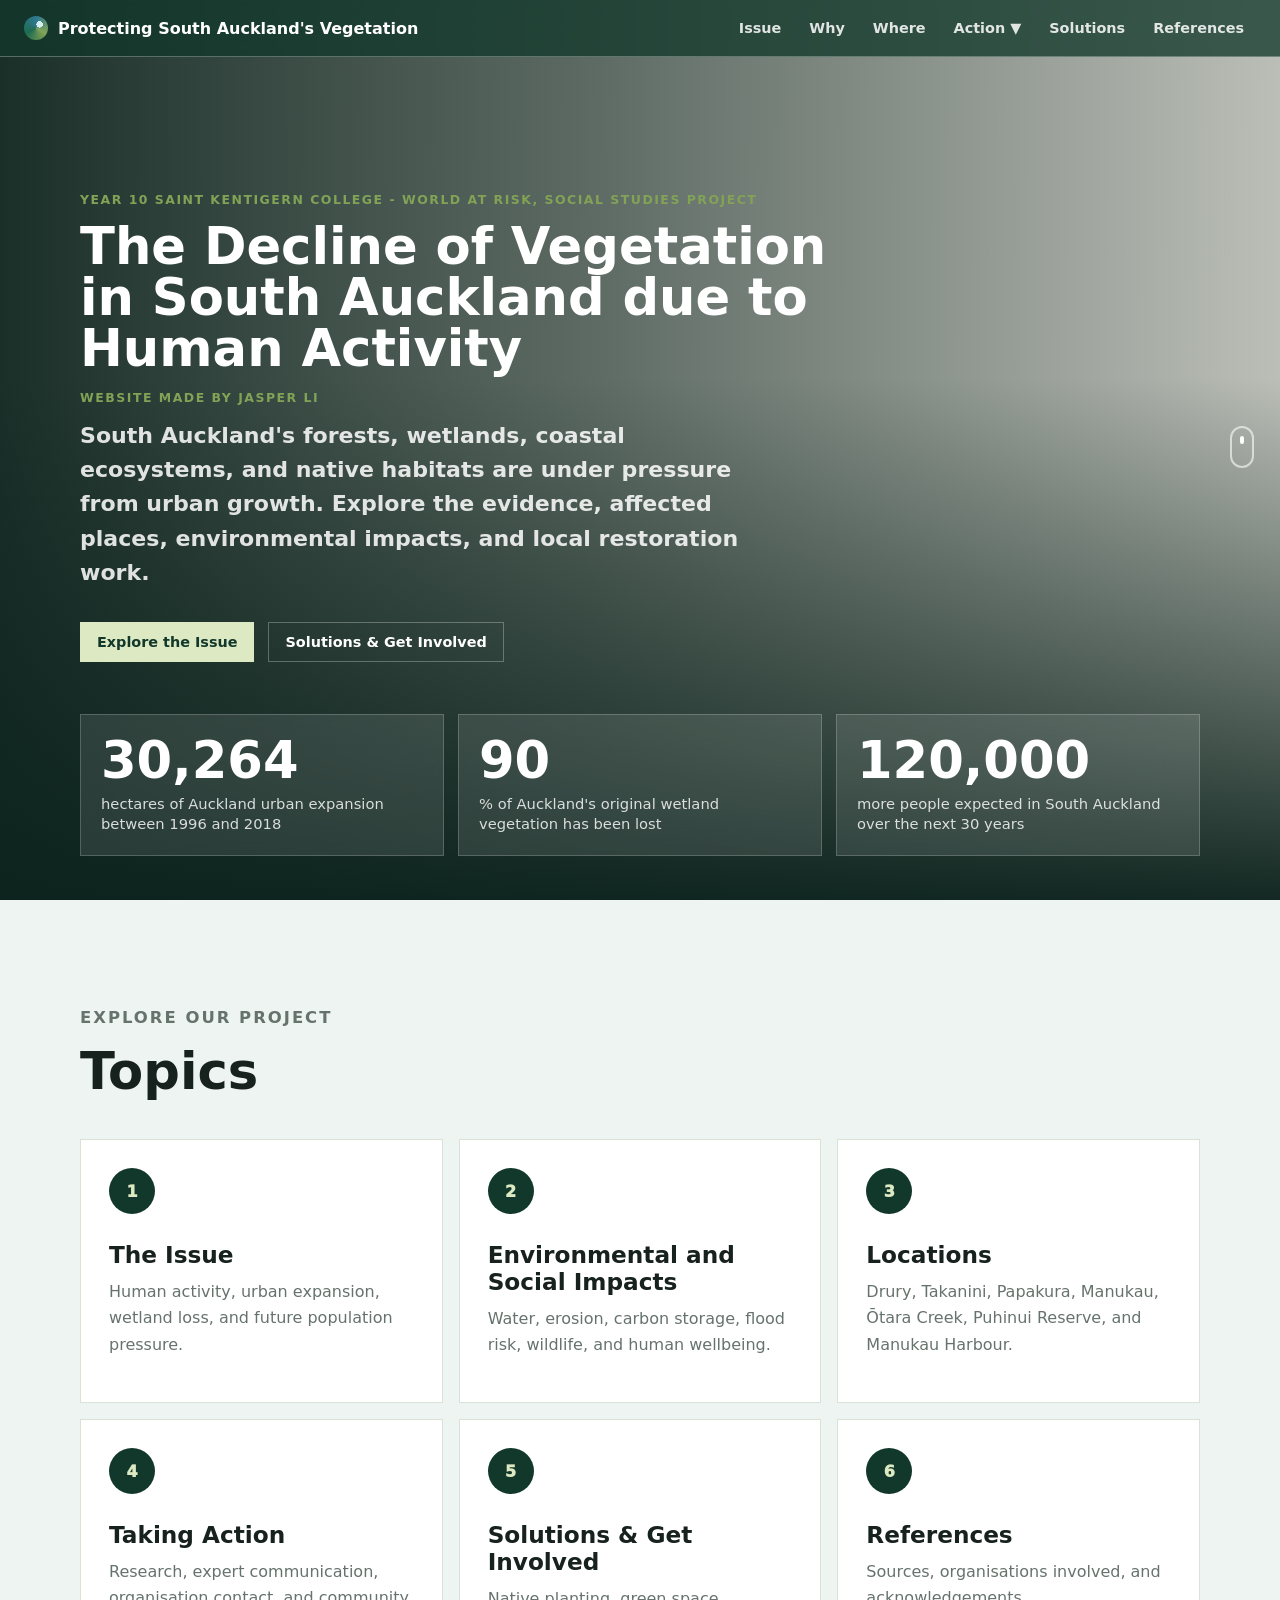
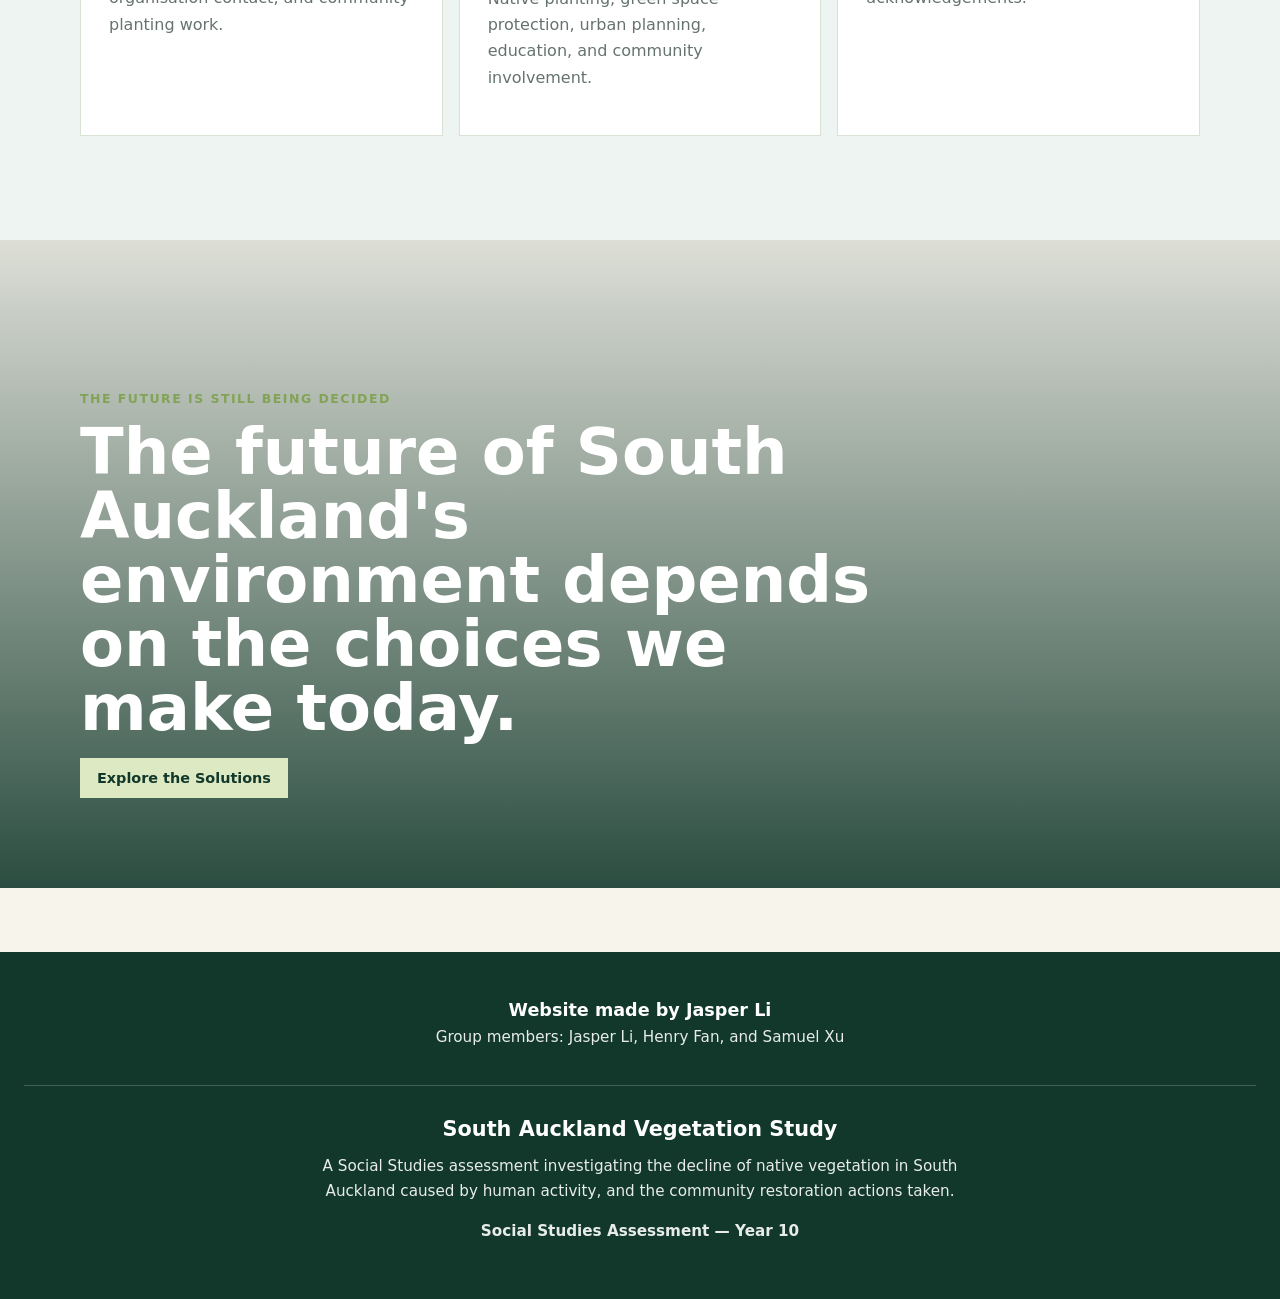
==== index.html @ 1bf8dcc2 "Initial commit" ====
<!DOCTYPE html>
<html lang="en">

<script async src="https://www.googletagmanager.com/gtag/js?id=G-S7NHVQVQ2V"></script>

  <head>
    <meta charset="UTF-8" />
    <meta name="viewport" content="width=device-width, initial-scale=1.0" />
    <title>Protecting South Auckland's Vegetation</title>
    <link rel="stylesheet" href="styles.css" />
  </head>
  <body>
    <header class="site-header" aria-label="Main navigation">
      <a class="brand" href="index.html">
        <span class="brand-mark" aria-hidden="true"></span>
        <span>Protecting South Auckland's Vegetation</span>
      </a>
      <nav>
        <a href="issue.html">Issue</a>
        <a href="why-it-matters.html">Why</a>
        <a href="where.html">Where</a>
        <div class="nav-dropdown">
          <a href="taking-action.html" class="dropdown-toggle">Action ▼</a>
          <div class="dropdown-menu">
            <a href="taking-action.html">Taking Action</a>
            <a href="community-restoration.html">2 Charles Henry Road Restoration</a>
          </div>
        </div>
        <a href="solutions.html">Solutions</a>
        <a href="references.html">References</a>
      </nav>
    </header>

    <main>
      <section class="hero">
        <div class="hero-media" role="img" aria-label="Aerial view of South Auckland coastline, housing, and green spaces"></div>
        <div class="hero-overlay"></div>
        <div class="hero-content reveal">
          <p class="kicker">Year 10 Saint Kentigern College - World at Risk, Social Studies Project</p>

          <h2>The Decline of Vegetation in South Auckland due to Human Activity<h2>
          <p class="kicker">Website made by Jasper Li</p>
          <p class="subtitle">
            South Auckland's forests, wetlands, coastal ecosystems, and native
            habitats are under pressure from urban growth. Explore the evidence,
            affected places, environmental impacts, and local restoration work.
          </p>


          <div class="hero-actions">
            <a class="button primary" href="issue.html">Explore the Issue</a>
            <a class="button secondary" href="solutions.html">Solutions & Get Involved</a>
          </div>
        </div>
        <div class="hero-stats" aria-label="Key statistics">
          <article>
            <strong data-count="30264">0</strong>
            <span>hectares of Auckland urban expansion between 1996 and 2018</span>
          </article>
          <article>
            <strong data-count="90">0</strong>
            <span>% of Auckland's original wetland vegetation has been lost</span>
          </article>
          <article>
            <strong data-count="120000">0</strong>
            <span>more people expected in South Auckland over the next 30 years</span>
          </article>
        </div>
        <a class="scroll-cue" href="#topics" aria-label="Scroll to topic menu"></a>
      </section>

      <section id="topics" class="section topic-menu">
        <div class="section-heading reveal">
          <p class="kicker">Explore our project</p>
          <h2>Topics</h2>
        </div>
        <div class="topic-grid">
          <a class="topic-card reveal" href="issue.html">
            <span>1</span>
            <h3>The Issue</h3>
            <p>Human activity, urban expansion, wetland loss, and future population pressure.</p>
          </a>
          <a class="topic-card reveal" href="why-it-matters.html">
            <span>2</span>
            <h3>Environmental and Social Impacts</h3>
            <p>Water, erosion, carbon storage, flood risk, wildlife, and human wellbeing.</p>
          </a>
          <a class="topic-card reveal" href="where.html">
            <span>3</span>
            <h3>Locations</h3>
            <p>Drury, Takanini, Papakura, Manukau, Ōtara Creek, Puhinui Reserve, and Manukau Harbour.</p>
          </a>
          <a class="topic-card reveal" href="taking-action.html">
            <span>4</span>
            <h3>Taking Action</h3>
            <p>Research, expert communication, organisation contact, and community planting work.</p>
          </a>
          <a class="topic-card reveal" href="solutions.html">
            <span>5</span>
            <h3>Solutions & Get Involved</h3>
            <p>Native planting, green space protection, urban planning, education, and community involvement.</p>
          </a>
          <a class="topic-card reveal" href="references.html">
            <span>6</span>
            <h3>References</h3>
            <p>Sources, organisations involved, and acknowledgements.</p>
          </a>
        </div>
      </section>

      <section class="final-cta">
        <div class="final-content reveal">
          <p class="kicker">The future is still being decided</p>
          <h2>The future of South Auckland's environment depends on the choices we make today.</h2>
          <a class="button primary" href="solutions.html">Explore the Solutions</a>
        </div>
      </section>
    </main>

    <footer class="site-footer">
      <div class="footer-content">
        <p class="footer-credit">Website made by Jasper Li</p>
        <p class="footer-members">Group members: Jasper Li, Henry Fan, and Samuel Xu</p>
      </div>
      <div class="footer-info">
        <h3>South Auckland Vegetation Study</h3>
        <p>A Social Studies assessment investigating the decline of native vegetation in South Auckland caused by human activity, and the community restoration actions taken.</p>
        <p class="footer-meta">Social Studies Assessment — Year 10</p>
      </div>
    </footer>

    <script src="script.js"></script>
  </body>
</html>
---- styles.css ----
:root {
  color-scheme: light;
  --forest: #12382b;
  --canopy: #1f6b50;
  --moss: #82a356;
  --fern: #dce9c2;
  --water: #2e7891;
  --sky: #d7eef0;
  --earth: #8d6a46;
  --soil: #31281f;
  --paper: #f7f4ec;
  --white: #ffffff;
  --ink: #17211d;
  --muted: #66736d;
  --shadow: 0 22px 70px rgba(18, 56, 43, 0.18);
}

* {
  box-sizing: border-box;
}

html {
  scroll-behavior: smooth;
}

body {
  margin: 0;
  font-family: Inter, ui-sans-serif, system-ui, -apple-system, BlinkMacSystemFont, "Segoe UI", sans-serif;
  color: var(--ink);
  background: var(--paper);
}

img {
  display: block;
  width: 100%;
}

a {
  color: inherit;
}

.site-header {
  position: fixed;
  z-index: 20;
  top: 0;
  left: 0;
  right: 0;
  display: flex;
  width: 100%;
  max-width: 100%;
  align-items: center;
  justify-content: space-between;
  padding: 10px 24px;
  border-bottom: 1px solid rgba(255, 255, 255, 0.28);
  background: rgba(18, 56, 43, 0.76);
  color: var(--white);
  backdrop-filter: blur(18px);
}

.brand {
  display: inline-flex;
  align-items: center;
  gap: 10px;
  font-weight: 800;
  text-decoration: none;
}

.brand-mark {
  width: 24px;
  height: 24px;
  border-radius: 50%;
  background:
    radial-gradient(circle at 65% 35%, var(--sky) 0 14%, transparent 15%),
    conic-gradient(from 120deg, var(--moss), var(--canopy), var(--water), var(--moss));
}

nav {
  display: flex;
  gap: 4px;
}

nav a {
  padding: 10px 12px;
  color: rgba(255, 255, 255, 0.86);
  font-size: 0.9rem;
  font-weight: 700;
  text-decoration: none;
}

.nav-dropdown {
  position: relative;
  display: flex;
  align-items: center;
}

.nav-dropdown .dropdown-toggle {
  cursor: pointer;
}

.dropdown-menu {
  position: absolute;
  top: 100%;
  left: 0;
  min-width: 220px;
  padding: 8px 0;
  background: rgba(18, 56, 43, 0.95);
  border-radius: 8px;
  box-shadow: 0 8px 24px rgba(0, 0, 0, 0.3);
  opacity: 0;
  visibility: hidden;
  transform: translateY(-8px);
  transition: all 0.2s ease;
  z-index: 100;
}

.nav-dropdown:hover .dropdown-menu {
  opacity: 1;
  visibility: visible;
  transform: translateY(0);
}

.dropdown-menu a {
  display: block;
  padding: 10px 16px;
  color: var(--white);
  text-decoration: none;
  font-size: 0.9rem;
  font-weight: 500;
}

.dropdown-menu a:hover {
  background: rgba(255, 255, 255, 0.15);
}

nav a:hover {
  color: var(--white);
}

.hero {
  position: relative;
  min-height: 100vh;
  overflow: hidden;
  display: grid;
  align-items: end;
  padding: 130px max(22px, calc((100vw - 1120px) / 2)) 44px;
  color: var(--white);
}

.hero-media,
.final-cta::before {
  position: absolute;
  inset: 0;
  background-image:
    linear-gradient(110deg, rgba(12, 34, 28, 0.15), rgba(12, 34, 28, 0.12)),
    url("https://commons.wikimedia.org/wiki/Special:FilePath/Aerial%20view%20of%20Weymouth%20and%20Wattle%20Downs%2C%20Auckland%2C%20under%20cloudy%20sky.jpg");
  background-size: cover;
  background-position: center;
  transform: scale(1.03);
}

.hero-overlay {
  position: absolute;
  inset: 0;
  background:
    linear-gradient(90deg, rgba(12, 34, 28, 0.92), rgba(12, 34, 28, 0.58) 46%, rgba(12, 34, 28, 0.1)),
    linear-gradient(0deg, rgba(12, 34, 28, 0.96), rgba(12, 34, 28, 0.05) 58%);
}

.hero-content {
  position: relative;
  z-index: 2;
  width: min(760px, 100%);
  padding-bottom: 176px;
}

.kicker {
  margin: 0 0 14px;
  color: var(--moss);
  font-size: 0.78rem;
  font-weight: 900;
  letter-spacing: 0.12em;
  text-transform: uppercase;
}

.kicker {
  margin: 0 0 14px;
  color: var(--moss);
  font-size: 0.78rem;
  font-weight: 900;
  letter-spacing: 0.12em;
  text-transform: uppercase;
}

h1,
h2,
h3,
p {
  margin-top: 0;
}

h1 {
  max-width: 760px;
  margin-bottom: 22px;
  font-size: clamp(3.2rem, 7vw, 6.8rem);
  line-height: 0.92;
  letter-spacing: 0;
}

h2 {
  margin-bottom: 18px;
  font-size: clamp(2.1rem, 4vw, 4rem);
  line-height: 1;
  letter-spacing: 0;
}

h3 {
  margin-bottom: 10px;
  font-size: 1.35rem;
  line-height: 1.15;
}

.subtitle {
  max-width: 680px;
  color: rgba(255, 255, 255, 0.86);
  font-size: clamp(1.08rem, 2.1vw, 1.38rem);
  line-height: 1.55;
}

.hero-actions,
.hero-stats,
.help-grid,
.solution-grid,
.voice-grid,
.impact-grid,
.fact-grid {
  display: grid;
  gap: 14px;
}

.hero-actions {
  grid-template-columns: repeat(2, max-content);
  margin-top: 32px;
}

.button {
  display: inline-flex;
  min-height: 40px;
  align-items: center;
  justify-content: center;
  padding: 0 16px;
  border: 1px solid rgba(255, 255, 255, 0.28);
  font-weight: 900;
  text-decoration: none;
  font-size: 0.9rem;
}

.button.primary {
  border-color: var(--fern);
  background: var(--fern);
  color: var(--forest);
}

.button.secondary {
  color: var(--white);
}

.hero-stats {
  position: absolute;
  z-index: 2;
  right: max(22px, calc((100vw - 1120px) / 2));
  bottom: 44px;
  left: max(22px, calc((100vw - 1120px) / 2));
  grid-template-columns: repeat(3, 1fr);
}

.hero-stats article {
  min-height: 128px;
  padding: 20px;
  border: 1px solid rgba(255, 255, 255, 0.2);
  background: rgba(255, 255, 255, 0.11);
  backdrop-filter: blur(16px);
}

.hero-stats strong {
  display: block;
  margin-bottom: 8px;
  font-size: clamp(2rem, 4vw, 3.4rem);
  line-height: 1;
}

.hero-stats span {
  color: rgba(255, 255, 255, 0.82);
  font-size: 0.92rem;
  line-height: 1.4;
}

.scroll-cue {
  position: absolute;
  z-index: 3;
  right: 26px;
  bottom: 48%;
  width: 24px;
  height: 42px;
  border: 2px solid rgba(255, 255, 255, 0.6);
  border-radius: 99px;
}

.scroll-cue::after {
  content: "";
  position: absolute;
  top: 8px;
  left: 50%;
  width: 4px;
  height: 8px;
  border-radius: 99px;
  background: var(--white);
  transform: translateX(-50%);
  animation: scrollDot 1.8s ease-in-out infinite;
}

.section {
  padding: 104px max(22px, calc((100vw - 1120px) / 2));
}

.page-hero {
  position: relative;
  display: grid;
  min-height: 72vh;
  align-items: end;
  overflow: hidden;
  padding: 150px max(22px, calc((100vw - 1120px) / 2)) 72px;
  color: var(--white);
}

.page-hero::after {
  content: "";
  position: absolute;
  inset: 0;
  background:
    linear-gradient(90deg, rgba(12, 34, 28, 0.94), rgba(12, 34, 28, 0.5) 58%, rgba(12, 34, 28, 0.15)),
    linear-gradient(0deg, rgba(12, 34, 28, 0.9), rgba(12, 34, 28, 0.1));
}

.page-hero-media {
  position: absolute;
  inset: 0;
  background-image: url("https://commons.wikimedia.org/wiki/Special:FilePath/Aerial%20view%20of%20Weymouth%20and%20Wattle%20Downs%2C%20Auckland%2C%20under%20cloudy%20sky.jpg");
  background-position: center;
  background-size: cover;
  transform: scale(1.03);
}

.matter-hero .page-hero-media {
  background-image: url("https://images.unsplash.com/photo-1500534314209-a25ddb2bd429?auto=format&fit=crop&w=1800&q=82");
}

.where-hero .page-hero-media {
  background-image: url("https://commons.wikimedia.org/wiki/Special:FilePath/Aerial%20view%20of%20Weymouth%20and%20Wattle%20Downs%2C%20Auckland%2C%20under%20cloudy%20sky.jpg");
}

.impacts-hero .page-hero-media,
.voices-hero .page-hero-media {
  background-image: url("https://images.unsplash.com/photo-1448375240586-882707db888b?auto=format&fit=crop&w=1800&q=82");
}

.action-hero .page-hero-media,
.restoration-hero .page-hero-media,
.help-hero .page-hero-media {
  background-image: url("https://images.unsplash.com/photo-1464226184884-fa280b87c399?auto=format&fit=crop&w=1800&q=82");
}

.solutions-hero .page-hero-media,
.references-hero .page-hero-media {
  background-image: url("https://images.unsplash.com/photo-1425913397330-cf8af2ff40a1?auto=format&fit=crop&w=1800&q=82");
}

.page-hero-content {
  position: relative;
  z-index: 2;
  width: min(840px, 100%);
}

.page-hero h1 {
  max-width: 900px;
  margin-bottom: 24px;
  font-size: clamp(3rem, 6vw, 6rem);
}

.page-hero p:not(.kicker) {
  max-width: 760px;
  color: rgba(255, 255, 255, 0.85);
  font-size: clamp(1.1rem, 2vw, 1.35rem);
  line-height: 1.6;
}

.topic-menu {
  background: #edf4f1;
}

.topic-grid {
  display: grid;
  grid-template-columns: repeat(3, 1fr);
  gap: 16px;
}

.topic-card {
  position: relative;
  min-height: 230px;
  padding: 28px;
  border: 1px solid #d9e3d5;
  background: var(--white);
  color: var(--ink);
  text-decoration: none;
  transition: transform 180ms ease, box-shadow 180ms ease, border-color 180ms ease;
}

.topic-card:hover {
  border-color: var(--canopy);
  box-shadow: var(--shadow);
  transform: translateY(-4px);
}

.topic-card span {
  display: inline-flex;
  width: 46px;
  height: 46px;
  align-items: center;
  justify-content: center;
  margin-bottom: 28px;
  border-radius: 50%;
  background: var(--forest);
  color: var(--fern);
  font-weight: 950;
}

.topic-card h3 {
  font-size: 1.45rem;
}

.topic-card p {
  max-width: 520px;
  color: var(--muted);
  line-height: 1.65;
}

.evidence-panel {
  display: grid;
  gap: 14px;
}

.evidence-panel article {
  padding: 28px;
  background: var(--white);
  border-left: 6px solid var(--canopy);
}

.callout-section {
  padding-top: 0;
  background: var(--paper);
}

.callout {
  display: grid;
  grid-template-columns: 1fr max-content;
  gap: 24px;
  align-items: center;
  padding: clamp(28px, 5vw, 48px);
  background: var(--forest);
  color: var(--white);
}

.callout p {
  margin: 0;
  font-size: clamp(1.35rem, 2.8vw, 2.2rem);
  line-height: 1.25;
}

.compact-story,
.compact-story .story-step {
  min-height: 72vh;
}

.split {
  display: grid;
  grid-template-columns: minmax(0, 0.95fr) minmax(320px, 1.05fr);
  gap: clamp(34px, 6vw, 76px);
  align-items: center;
}

.section-copy p,
.section-heading p,
.place-panel p,
.timeline-item p,
.solution-card p,
.help-card p,
.voice-card p,
.story-step p,
.acknowledgement {
  color: var(--muted);
  font-size: 1.03rem;
  line-height: 1.7;
}

.pressure-panel,
.map-card,
.place-panel,
.quote-card,
.species-list {
  box-shadow: var(--shadow);
}

.comparison {
  display: grid;
  min-height: 380px;
  grid-template-columns: 1fr 1fr;
  overflow: hidden;
}

.before,
.after {
  position: relative;
  display: grid;
  align-items: end;
  padding: 18px;
  color: var(--white);
  font-weight: 900;
}

.before {
  background:
    radial-gradient(circle at 20% 30%, #4e8a44 0 11%, transparent 12%),
    radial-gradient(circle at 70% 22%, #2f6b3c 0 16%, transparent 17%),
    radial-gradient(circle at 55% 68%, #78a654 0 20%, transparent 21%),
    linear-gradient(135deg, #183d2e, #589052);
}

.after {
  background:
    linear-gradient(90deg, transparent 46%, rgba(255,255,255,0.74) 47% 51%, transparent 52%),
    linear-gradient(15deg, transparent 35%, rgba(255,255,255,0.72) 36% 40%, transparent 41%),
    repeating-linear-gradient(0deg, #b99a73 0 22px, #d1c3a6 23px 42px);
}

.fact-grid {
  grid-template-columns: repeat(2, 1fr);
  margin-top: 14px;
}

.fact-grid article {
  padding: 20px;
  background: var(--white);
}

.fact-number {
  display: block;
  margin-bottom: 8px;
  color: var(--canopy);
  font-size: 2rem;
  font-weight: 950;
}

.map-section {
  background: #e4eddf;
}

.section-heading {
  width: min(760px, 100%);
  margin-bottom: 42px;
}

.map-layout {
  display: grid;
  grid-template-columns: minmax(0, 1.25fr) minmax(300px, 0.75fr);
  gap: 24px;
  align-items: stretch;
}

.map-card,
.place-panel {
  background: var(--white);
}

.map-card {
  padding: 18px;
}

.map-surface {
  position: relative;
  min-height: 560px;
  overflow: hidden;
  background-image: url("Images/Map.png");
  background-size: cover;
  background-position: center;
}

.map-surface::before {
  display: none;
}

.waterway,
.road {
  position: absolute;
  border-radius: 999px;
  transform-origin: center;
}

.waterway {
  width: 78%;
  height: 14px;
  background: rgba(46, 120, 145, 0.58);
}

.waterway-one {
  top: 35%;
  left: 8%;
  transform: rotate(28deg);
}

.waterway-two {
  top: 68%;
  left: 24%;
  transform: rotate(-18deg);
}

.road {
  width: 92%;
  height: 10px;
  background: rgba(49, 40, 31, 0.22);
}

.road-one {
  top: 50%;
  left: -8%;
  transform: rotate(65deg);
}

.road-two {
  top: 22%;
  left: 14%;
  transform: rotate(8deg);
}

.map-pin {
  position: absolute;
  z-index: 3;
  top: var(--y);
  left: var(--x);
  width: 22px;
  height: 22px;
  border: 3px solid var(--white);
  border-radius: 50%;
  background: var(--forest);
  box-shadow: 0 0 0 10px rgba(31, 107, 80, 0.18);
  cursor: pointer;
  transform: translate(-50%, -50%);
}

.map-pin.active {
  background: var(--water);
  box-shadow: 0 0 0 14px rgba(46, 120, 145, 0.22);
}

.place-panel {
  padding: 30px;
}

.place-panel dl {
  display: grid;
  gap: 14px;
  margin: 28px 0 0;
}

.place-panel div {
  border-top: 1px solid #d9e3d5;
  padding-top: 14px;
}

.place-panel dt {
  color: var(--canopy);
  font-size: 0.78rem;
  font-weight: 900;
  text-transform: uppercase;
}

.place-panel dd {
  margin: 6px 0 0;
  color: var(--ink);
}

.impact-grid {
  grid-template-columns: repeat(5, 1fr);
}

.impact-card,
.solution-card,
.help-card,
.voice-card {
  border: 1px solid #d9e3d5;
  background: var(--white);
}

.impact-card {
  min-height: 246px;
  padding: 22px;
  text-align: left;
  display: flex;
  flex-direction: column;
}

.impact-card img {
  width: 100%;
  height: 120px;
  object-fit: cover;
  border-radius: 8px;
  margin-bottom: 12px;
}

.impact-card strong {
  display: block;
  margin-bottom: 12px;
  color: var(--forest);
  font-size: 1.08rem;
}

.impact-card p {
  display: block;
  margin: 0;
  color: var(--muted);
  line-height: 1.6;
}

.impact-icon {
  display: block;
  width: 42px;
  height: 42px;
  margin-bottom: 18px;
  border-radius: 50%;
  background: var(--fern);
}

.impact-icon.leaf {
  border-radius: 50% 0 50% 50%;
  transform: rotate(-35deg);
}

.impact-icon.water {
  border-radius: 50% 50% 55% 0;
  background: var(--sky);
  transform: rotate(45deg);
}

.impact-icon.carbon {
  background: radial-gradient(circle at center, var(--forest) 0 28%, var(--fern) 29%);
}

.impact-icon.habitat {
  border-radius: 8px 8px 50% 50%;
  background: linear-gradient(135deg, var(--moss), var(--canopy));
}

.impact-icon.erosion {
  background: linear-gradient(0deg, var(--earth) 0 46%, var(--moss) 47%);
}

.story-band {
  display: flex;
  min-height: 100vh;
  background: var(--forest);
  color: var(--white);
  width: 100%;
}

.story-band .story-step {
  flex: 1;
  min-width: 0;
}

.story-step {
  display: flex;
  min-height: 100vh;
  flex-direction: column;
  justify-content: flex-end;
  padding: 44px;
  background:
    linear-gradient(0deg, rgba(18, 56, 43, 0.95), rgba(18, 56, 43, 0.24)),
    url("Images/Impacts/Habitat Loss.jpg");
  background-size: cover;
  background-position: center;
  width: 100%;
  box-sizing: border-box;
}

.story-step span,
.story-step h2,
.story-step p {
  text-align: center;
}

.story-step:nth-child(2) {
  background-image:
    linear-gradient(0deg, rgba(18, 56, 43, 0.96), rgba(18, 56, 43, 0.3)),
    url("Images/Impacts/Biodiversity Decline.jpg");
}

.story-step:nth-child(3) {
  background-image:
    linear-gradient(0deg, rgba(18, 56, 43, 0.96), rgba(18, 56, 43, 0.3)),
    url("Images/Impacts/Water Degradation.jpg");
}

.story-step:nth-child(4) {
  background-image:
    linear-gradient(0deg, rgba(18, 56, 43, 0.96), rgba(18, 56, 43, 0.3)),
    url("Images/Impacts/Ecosystem Resilience.jpg");
}

.story-step span {
  color: var(--moss);
  font-size: 0.86rem;
  font-weight: 950;
}

.story-step p {
  color: rgba(255,255,255,0.78);
}

.personal {
  background: #f0f6ee;
}

.quote-card {
  padding: clamp(30px, 5vw, 54px);
  background: var(--forest);
  color: var(--white);
}

.quote-card p {
  font-size: clamp(1.5rem, 3vw, 2.45rem);
  line-height: 1.2;
}

.quote-card span {
  color: var(--moss);
  font-weight: 900;
}

.action-section {
  background: var(--white);
}

.timeline {
  position: relative;
  display: grid;
  gap: 18px;
}

.restoration-button {
  display: grid;
  gap: 8px;
  margin: 0 0 34px;
  padding: 28px 32px;
  border: 3px solid transparent;
  border-radius: 18px;
  background: var(--forest);
  color: var(--white);
  text-decoration: none;
  box-shadow: var(--shadow);
  transition: border-color 180ms ease, transform 180ms ease, box-shadow 180ms ease;
}

.restoration-button:hover {
  border-color: #1662c9;
  box-shadow: 0 18px 48px rgba(18, 56, 43, 0.26);
  transform: translateY(-3px);
}

.restoration-button-label {
  color: #9fc9b1;
  font-size: 0.78rem;
  font-weight: 950;
  letter-spacing: 0.12em;
  text-transform: uppercase;
}

.restoration-button strong {
  font-size: clamp(1.6rem, 3vw, 2.6rem);
  line-height: 1;
}

.restoration-button-meta {
  color: rgba(255, 255, 255, 0.78);
  font-size: 1rem;
  font-weight: 700;
}

.timeline::before {
  content: "";
  position: absolute;
  top: 0;
  bottom: 0;
  left: 24px;
  width: 2px;
  background: #dbe5d7;
}

.timeline-item {
  position: relative;
  margin-left: 58px;
  padding: 24px;
  border: 1px solid #d9e3d5;
  background: #fbfdf8;
}

.timeline-item::before {
  content: "";
  position: absolute;
  top: 28px;
  left: -45px;
  width: 18px;
  height: 18px;
  border: 4px solid var(--paper);
  border-radius: 50%;
  background: var(--canopy);
}

.timeline-item span,
.help-card span {
  color: var(--water);
  font-size: 0.78rem;
  font-weight: 950;
  letter-spacing: 0.1em;
  text-transform: uppercase;
}

.restoration {
  background: #e8efe5;
}

.planting-summary {
  display: grid;
  grid-template-columns: repeat(4, 1fr);
  gap: 28px;
  margin-bottom: 86px;
  padding: clamp(28px, 5vw, 46px);
  border-radius: 28px;
  background: linear-gradient(135deg, #12382b, #256246);
  color: var(--white);
  box-shadow: var(--shadow);
}

.planting-summary article {
  display: grid;
  grid-template-columns: 42px 1fr;
  gap: 16px;
  align-items: start;
}

.summary-icon {
  display: inline-flex;
  width: 34px;
  height: 34px;
  align-items: center;
  justify-content: center;
  border: 2px solid #5ac08a;
  border-radius: 50%;
  color: #83d8a7;
  font-size: 1.1rem;
  font-weight: 900;
}

.planting-summary p {
  margin: 0 0 8px;
  color: rgba(255, 255, 255, 0.62);
  font-size: 0.82rem;
  font-weight: 950;
  letter-spacing: 0.12em;
  text-transform: uppercase;
}

.planting-summary strong {
  display: block;
  font-size: 1.25rem;
  line-height: 1.3;
}

.centered {
  width: 100%;
  margin-right: auto;
  margin-left: auto;
  text-align: center;
}

.centered h2 {
  font-family: Georgia, "Times New Roman", serif;
  font-size: clamp(2.2rem, 4vw, 3.8rem);
  font-weight: 500;
}

.gallery {
  display: grid;
  grid-template-columns: 1.35fr 0.65fr;
  gap: 24px;
  align-items: stretch;
}

.gallery-large {
  margin: 0;
  background: var(--white);
  box-shadow: var(--shadow);
}

.gallery-large img {
  height: 520px;
  object-fit: cover;
}

figcaption {
  padding: 18px 20px;
  color: var(--muted);
  line-height: 1.55;
}

.species-list {
  padding: 28px;
  background: var(--forest);
  color: var(--white);
}

.species-list ul {
  display: grid;
  gap: 14px;
  padding-left: 20px;
  color: rgba(255,255,255,0.82);
  line-height: 1.6;
}

.species-card-grid {
  display: grid;
  grid-template-columns: repeat(3, 1fr);
  gap: 22px;
}

.photo-gallery {
  display: grid;
  grid-template-columns: repeat(3, 1fr);
  gap: 16px;
}

.photo-item {
  position: relative;
  width: 100%;
  height: 250px;
  overflow: hidden;
  border-radius: 12px;
  box-shadow: 0 8px 24px rgba(18, 56, 43, 0.12);
}

.photo-item img {
  width: 100%;
  height: 100%;
  object-fit: cover;
}

.photo-caption {
  position: absolute;
  bottom: 0;
  left: 0;
  right: 0;
  margin: 0;
  padding: 12px;
  background: linear-gradient(0deg, rgba(18, 56, 43, 0.85), transparent);
  color: var(--white);
  font-size: 0.85rem;
  font-weight: 600;
  line-height: 1.3;
}

.before-after-container {
  max-width: 900px;
  margin: 0 auto;
}

.before-after-slider {
  position: relative;
  width: 100%;
  height: 500px;
  overflow: hidden;
  border-radius: 16px;
  box-shadow: var(--shadow);
  cursor: ew-resize;
  background: #f0f0f0;
  user-select: none;
  -webkit-user-select: none;
  -moz-user-select: none;
  -ms-user-select: none;
}

.before-image {
  position: absolute;
  top: 0;
  left: 0;
  width: 100%;
  height: 100%;
  object-fit: cover;
  object-position: center center;
}

.after-image-wrapper {
  position: absolute;
  top: 0;
  left: 0;
  width: 100%;
  height: 100%;
  overflow: hidden;
  clip-path: inset(0 50% 0 0);
  z-index: 5;
}

.after-image-wrapper::after {
  content: "";
  position: absolute;
  top: 0;
  right: 0;
  width: 3px;
  height: 100%;
  background: white;
  z-index: 10;
}

.slider-line {
  position: absolute;
  top: 0;
  left: 50%;
  width: 3px;
  height: 100%;
  background: white;
  z-index: 10;
  transform: translateX(-50%);
}

.after-image {
  position: absolute;
  top: 0;
  left: 0;
  width: 100%;
  height: 100%;
  object-fit: cover;
  object-position: center;
}

.slider-handle {
  position: absolute;
  top: 50%;
  left: 50%;
  width: 48px;
  height: 48px;
  transform: translate(-50%, -50%);
  z-index: 10;
  border-radius: 50%;
  background: var(--white);
  box-shadow: 0 4px 16px rgba(0, 0, 0, 0.3);
  display: flex;
  align-items: center;
  justify-content: center;
  gap: 4px;
  cursor: ew-resize;
}

.slider-handle span {
  font-size: 14px;
  color: var(--forest);
  font-weight: 900;
}

.before-after-labels {
  display: flex;
  justify-content: space-between;
  margin-top: 16px;
  padding: 0 8px;
}

.before-label,
.after-label {
  padding: 8px 16px;
  border-radius: 20px;
  background: var(--forest);
  color: var(--white);
  font-weight: 700;
  font-size: 0.9rem;
}

.after-label {
  background: var(--canopy);
}

.species-card {
  overflow: hidden;
  border: 1px solid #bdd7b8;
  border-radius: 18px;
  background: var(--white);
  box-shadow: 0 12px 34px rgba(18, 56, 43, 0.08);
}

.species-card img {
  height: 270px;
  object-fit: cover;
}

.species-card div {
  padding: 28px;
}

.species-card h3 {
  margin-bottom: 8px;
  font-family: Georgia, "Times New Roman", serif;
  font-size: 1.6rem;
  font-weight: 500;
}

.species-card em {
  display: block;
  margin-bottom: 18px;
  color: #5f7653;
  font-size: 1.08rem;
}

.species-card span {
  display: inline-flex;
  max-width: 100%;
  margin-bottom: 22px;
  padding: 7px 14px;
  border-radius: 999px;
  background: #d5f3dd;
  color: #1b684f;
  font-size: 0.94rem;
  font-weight: 900;
  line-height: 1.25;
}

.species-card p {
  margin: 0;
  color: #617154;
  font-size: 1.02rem;
  line-height: 1.65;
}

.voices {
  background: var(--paper);
}

.voice-grid,
.solution-grid,
.help-grid {
  grid-template-columns: repeat(3, 1fr);
}

.voice-card,
.solution-card,
.help-card {
  padding: 26px;
}

.voice-card p {
  color: var(--ink);
  font-size: 1.18rem;
}

.voice-card span {
  color: var(--canopy);
  font-weight: 900;
}

.solutions {
  background: var(--forest);
  color: var(--white);
}

.solutions .section-heading p,
.solution-card p {
  color: rgba(255,255,255,0.74);
}

.solution-grid {
  grid-template-columns: repeat(4, 1fr);
}

.solution-card {
  min-height: 240px;
  border-color: rgba(255,255,255,0.14);
  background: rgba(255,255,255,0.08);
}

.help-section {
  background: #edf4f1;
}

.help-grid {
  grid-template-columns: repeat(4, 1fr);
}

.help-card {
  min-height: 260px;
  text-decoration: none;
  transition: transform 180ms ease, box-shadow 180ms ease;
}

.help-card:hover {
  box-shadow: var(--shadow);
  transform: translateY(-4px);
}

.final-cta {
  position: relative;
  display: grid;
  min-height: 72vh;
  align-items: end;
  overflow: hidden;
  padding: 90px max(22px, calc((100vw - 1120px) / 2));
  color: var(--white);
}

.final-cta::before {
  content: "";
  background-image:
    linear-gradient(0deg, rgba(18, 56, 43, 0.9), rgba(18, 56, 43, 0.1)),
    url("https://images.unsplash.com/photo-1425913397330-cf8af2ff40a1?auto=format&fit=crop&w=1800&q=82");
}

.final-content {
  position: relative;
  z-index: 2;
  width: min(820px, 100%);
}

.final-content h2 {
  font-size: clamp(2.4rem, 5vw, 5rem);
}

.references {
  background: var(--white);
}

.reference-list {
  display: grid;
  gap: 12px;
}

.reference-list a {
  padding: 16px 18px;
  border: 1px solid #d9e3d5;
  color: var(--forest);
  font-weight: 800;
  text-decoration: none;
}

.reference-list a:hover {
  border-color: var(--canopy);
  background: #f4f8f1;
}

.reference-list span {
  padding: 16px 18px;
  border: 1px solid #d9e3d5;
  color: var(--muted);
  font-weight: 500;
}

.reference-divider {
  font-weight: 800;
  color: var(--forest);
  font-size: 1.05rem;
  margin-top: 16px;
  padding-top: 16px;
  border-top: 2px solid #d9e3d5;
}

.acknowledgement {
  margin: 28px 0 0;
}

.reveal {
  opacity: 0;
  transform: translateY(26px);
  transition: opacity 700ms ease, transform 700ms ease;
}

.reveal.visible {
  opacity: 1;
  transform: translateY(0);
}

@keyframes scrollDot {
  0% {
    opacity: 0;
    transform: translate(-50%, 0);
  }
  35% {
    opacity: 1;
  }
  100% {
    opacity: 0;
    transform: translate(-50%, 16px);
  }
}

@media (max-width: 960px) {
  .site-header {
    top: 10px;
  }

  nav {
    display: none;
  }

  .hero {
    min-height: 980px;
  }

  .hero-content {
    padding-bottom: 360px;
  }

  .hero-actions,
  .hero-stats,
  .split,
  .map-layout,
  .gallery,
  .voice-grid,
  .solution-grid,
  .help-grid,
  .impact-grid,
  .topic-grid,
  .callout,
  .planting-summary,
  .species-card-grid {
    grid-template-columns: 1fr;
  }

  .hero-stats {
    right: 22px;
    bottom: 28px;
    left: 22px;
  }

  .story-band {
    flex-direction: column;
  }

  .story-step {
    min-height: 420px;
  }

  .planting-summary {
    margin-bottom: 60px;
  }
}

@media (max-width: 620px) {
.brand span:last-child {
    max-width: 250px;
    overflow: hidden;
    text-overflow: ellipsis;
    white-space: nowrap;
  }

  .hero {
    min-height: 1040px;
    padding-top: 110px;
  }

  .hero-actions {
    grid-template-columns: 1fr;
  }

  .button {
    width: 100%;
  }

  .hero-stats article {
    min-height: auto;
  }

  .section {
    padding-top: 76px;
    padding-bottom: 76px;
  }

  .page-hero {
    min-height: 620px;
    padding-top: 120px;
    padding-bottom: 56px;
  }

  .topic-card {
    min-height: 210px;
  }

  .restoration-button {
    padding: 24px;
  }

  .planting-summary {
    border-radius: 22px;
  }

  .planting-summary article {
    grid-template-columns: 36px 1fr;
  }

  .comparison,
  .map-surface {
    min-height: 380px;
  }

  .fact-grid {
    grid-template-columns: 1fr;
  }

  .gallery-large img {
    height: 340px;
  }

  .species-card img {
    height: 220px;
  }

  .species-card div {
    padding: 24px;
  }
}

.site-footer {
  background: var(--forest);
  color: var(--white);
  padding: 48px 24px;
  margin-top: 64px;
}

.footer-content {
  text-align: center;
  margin-bottom: 32px;
  padding-bottom: 24px;
  border-bottom: 1px solid rgba(255, 255, 255, 0.2);
}

.footer-credit {
  font-weight: 700;
  font-size: 1.1rem;
  margin-bottom: 8px;
}

.footer-members {
  font-size: 0.95rem;
  opacity: 0.9;
}

.footer-info {
  text-align: center;
  max-width: 700px;
  margin: 0 auto;
}

.footer-info h3 {
  font-size: 1.3rem;
  margin-bottom: 12px;
}

.footer-info p {
  font-size: 0.95rem;
  opacity: 0.9;
  line-height: 1.6;
  margin-bottom: 8px;
}

.footer-meta {
  margin-top: 16px;
  font-weight: 700;
  font-size: 0.9rem;
  opacity: 0.8;
}

.interview-section {
  max-width: 1000px;
  margin: 0 auto;
  display: flex;
  gap: 32px;
}

.interview-tabs {
  display: flex;
  flex-direction: column;
  gap: 12px;
  min-width: 200px;
}

.interview-tab {
  padding: 16px 20px;
  border: 2px solid var(--forest);
  background: var(--white);
  color: var(--forest);
  font-weight: 700;
  font-size: 0.95rem;
  cursor: pointer;
  border-radius: 8px;
  transition: all 0.3s ease;
  text-align: left;
  display: flex;
  align-items: center;
  gap: 12px;
}

.interview-tab:hover {
  background: var(--fern);
  border-color: var(--fern);
  color: var(--forest);
}

.interview-tab.active {
  background: var(--forest);
  color: var(--white);
  border-color: var(--forest);
}

.interview-tab-icon {
  font-size: 1.2rem;
}

.interview-content {
  flex: 1;
  background: var(--white);
  border-radius: 12px;
  padding: 32px;
  box-shadow: var(--shadow);
}

.interview-panel {
  display: none;
}

.interview-panel.active {
  display: block;
}

.qa-item {
  padding: 24px 0;
  border-bottom: 1px solid #e8e8e8;
}

.qa-item:last-child {
  border-bottom: none;
}

.qa-item .question {
  font-weight: 700;
  color: var(--forest);
  font-size: 1.1rem;
  margin-bottom: 16px;
  padding: 16px 20px;
  background: var(--fern);
  border-radius: 8px;
  border-left: 4px solid var(--forest);
}

.qa-item .answer {
  color: var(--muted);
  line-height: 1.7;
  font-size: 1rem;
  padding: 20px;
  background: #f5f5f5;
  border-radius: 8px;
  border-left: 4px solid var(--canopy);
}

.qa-item .answer strong {
  color: var(--forest);
  display: block;
  margin-bottom: 0;
  font-size: 1.05rem;
}
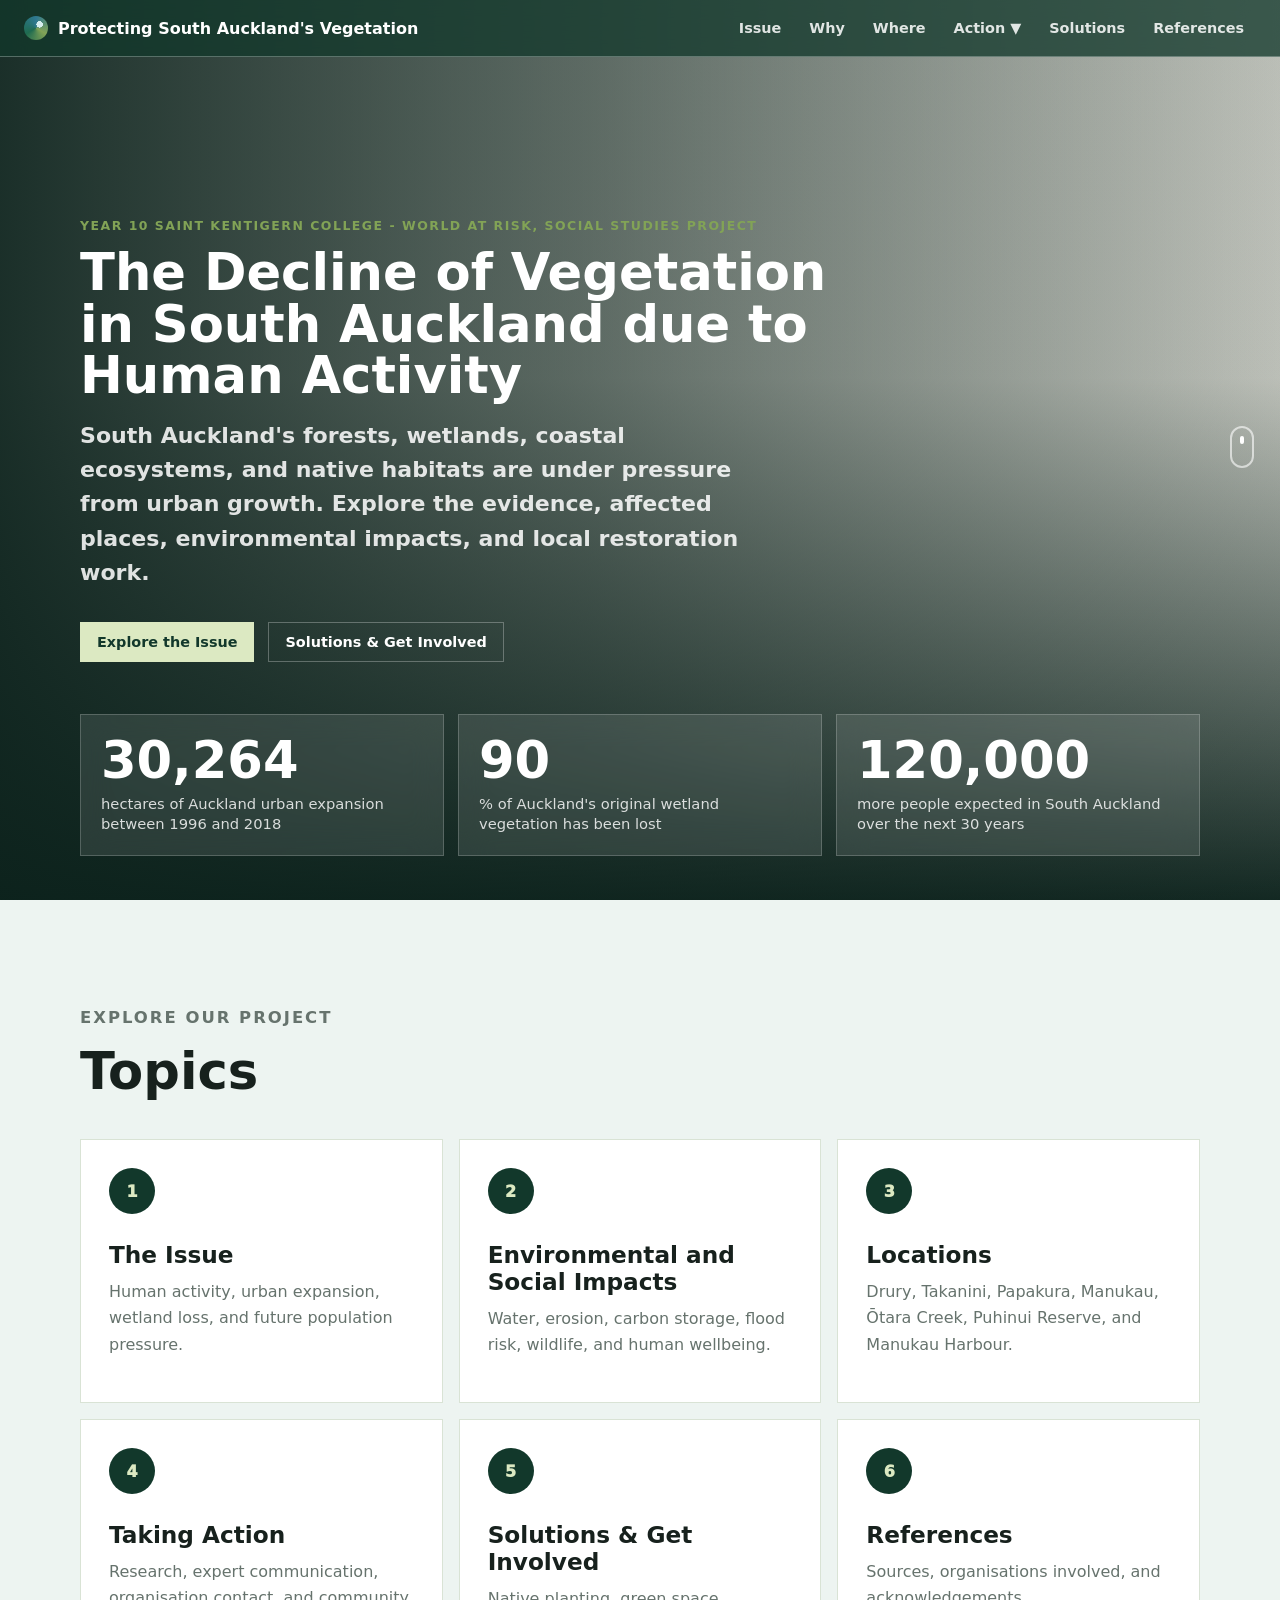
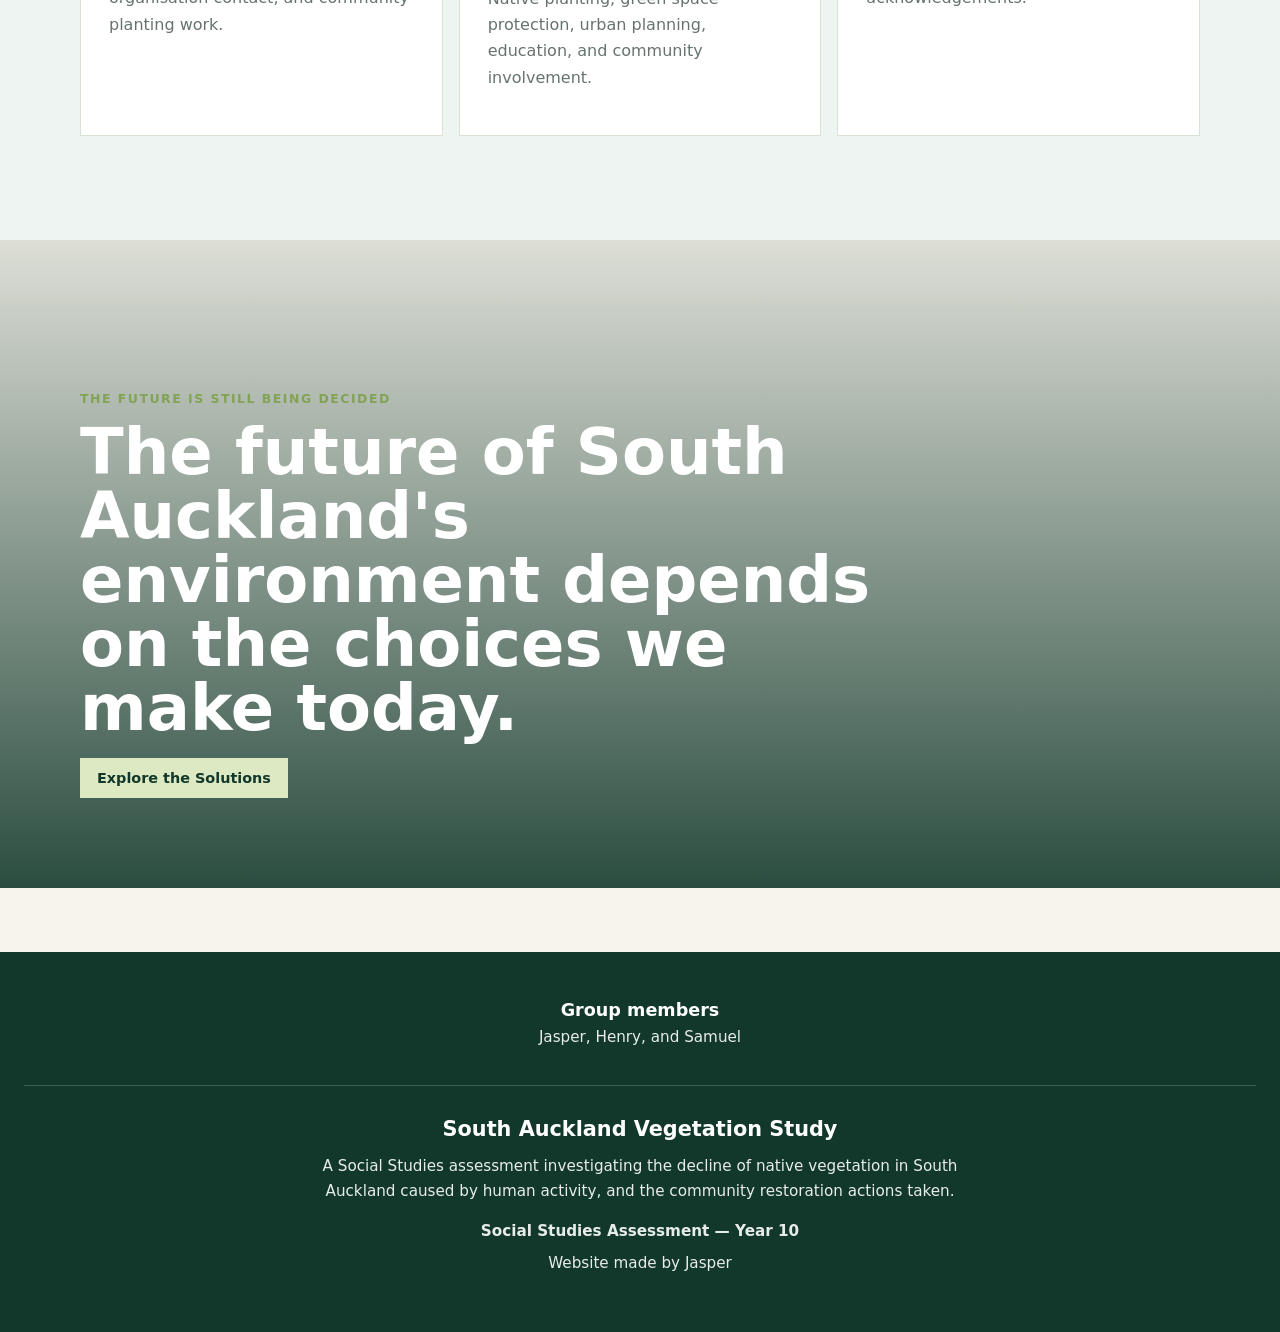
==== commit 07d464e7: "Changed footer" ====
--- a/index.html
+++ b/index.html
@@ -41,7 +41,6 @@
           <p class="kicker">Year 10 Saint Kentigern College - World at Risk, Social Studies Project</p>
 
           <h2>The Decline of Vegetation in South Auckland due to Human Activity<h2>
-          <p class="kicker">Website made by Jasper Li</p>
           <p class="subtitle">
             South Auckland's forests, wetlands, coastal ecosystems, and native
             habitats are under pressure from urban growth. Explore the evidence,
@@ -119,18 +118,6 @@
       </section>
     </main>
 
-    <footer class="site-footer">
-      <div class="footer-content">
-        <p class="footer-credit">Website made by Jasper Li</p>
-        <p class="footer-members">Group members: Jasper Li, Henry Fan, and Samuel Xu</p>
-      </div>
-      <div class="footer-info">
-        <h3>South Auckland Vegetation Study</h3>
-        <p>A Social Studies assessment investigating the decline of native vegetation in South Auckland caused by human activity, and the community restoration actions taken.</p>
-        <p class="footer-meta">Social Studies Assessment — Year 10</p>
-      </div>
-    </footer>
-
     <script src="script.js"></script>
   </body>
 </html>
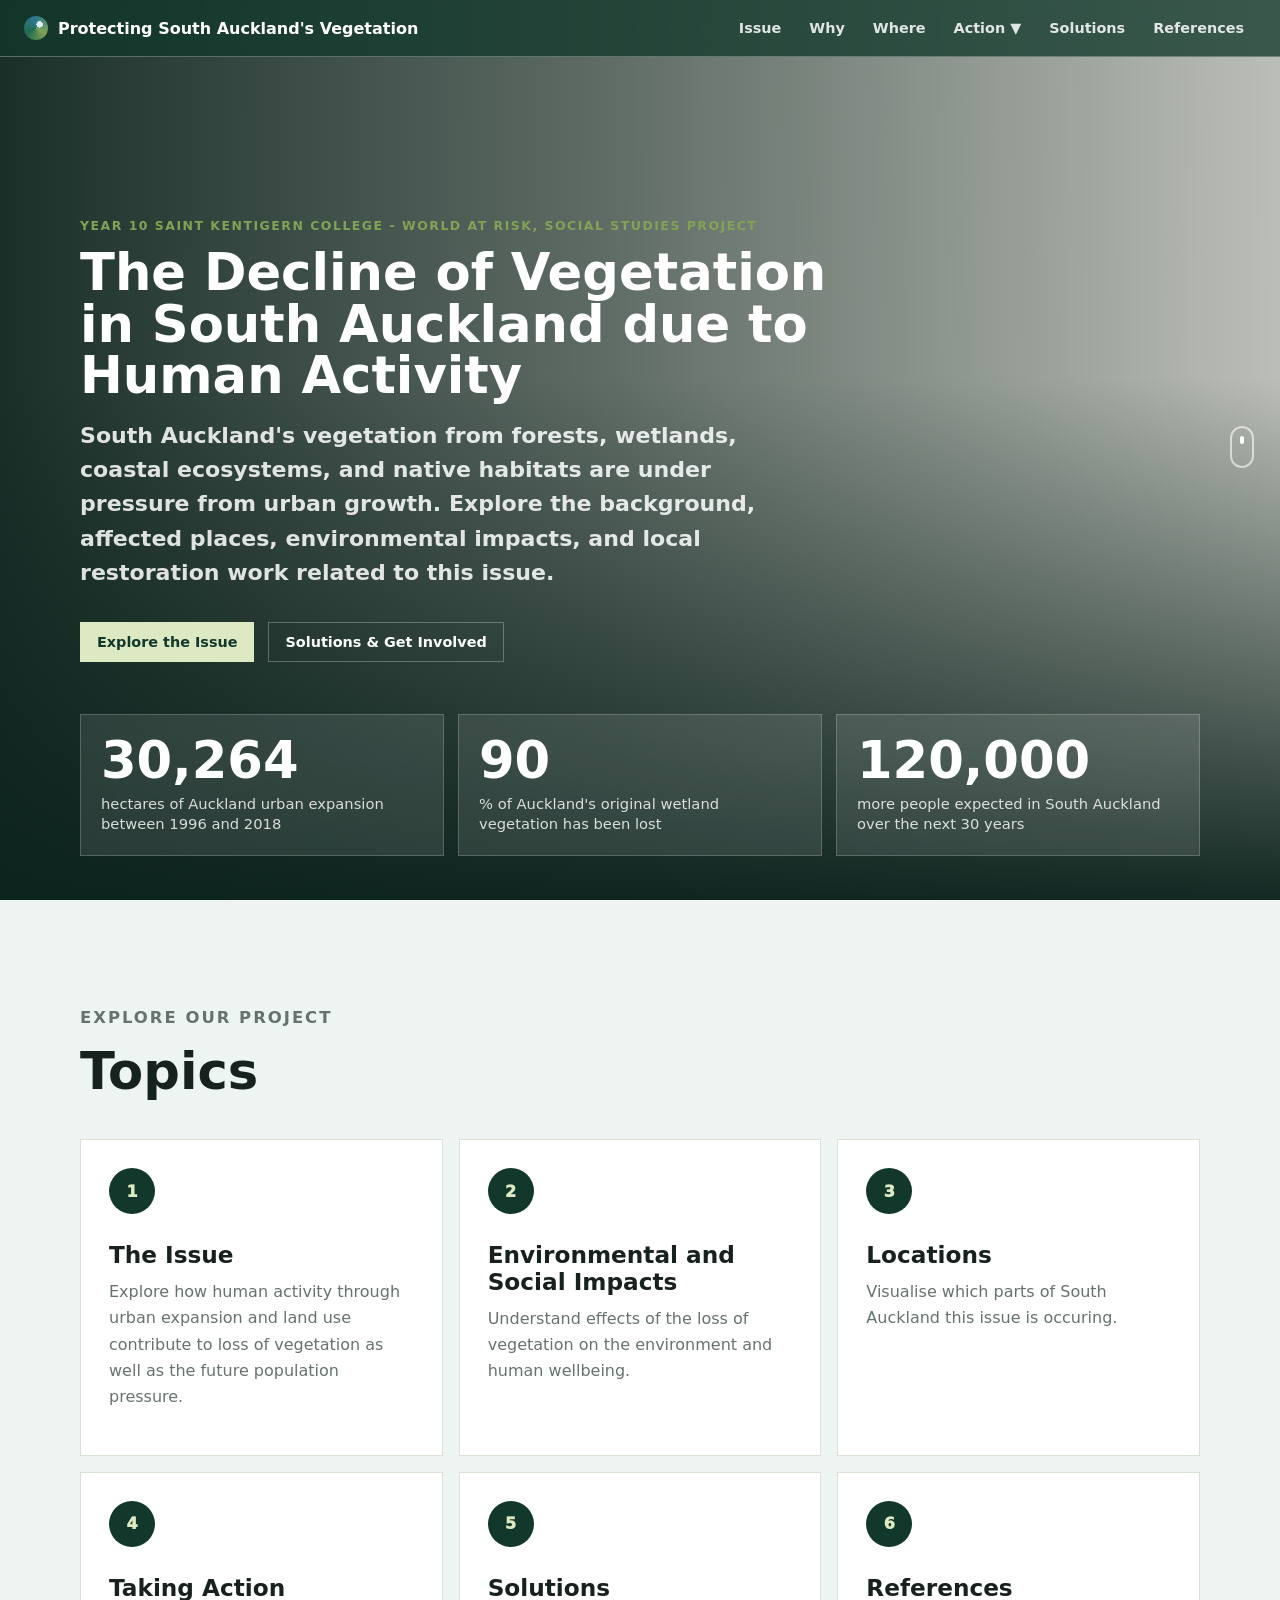
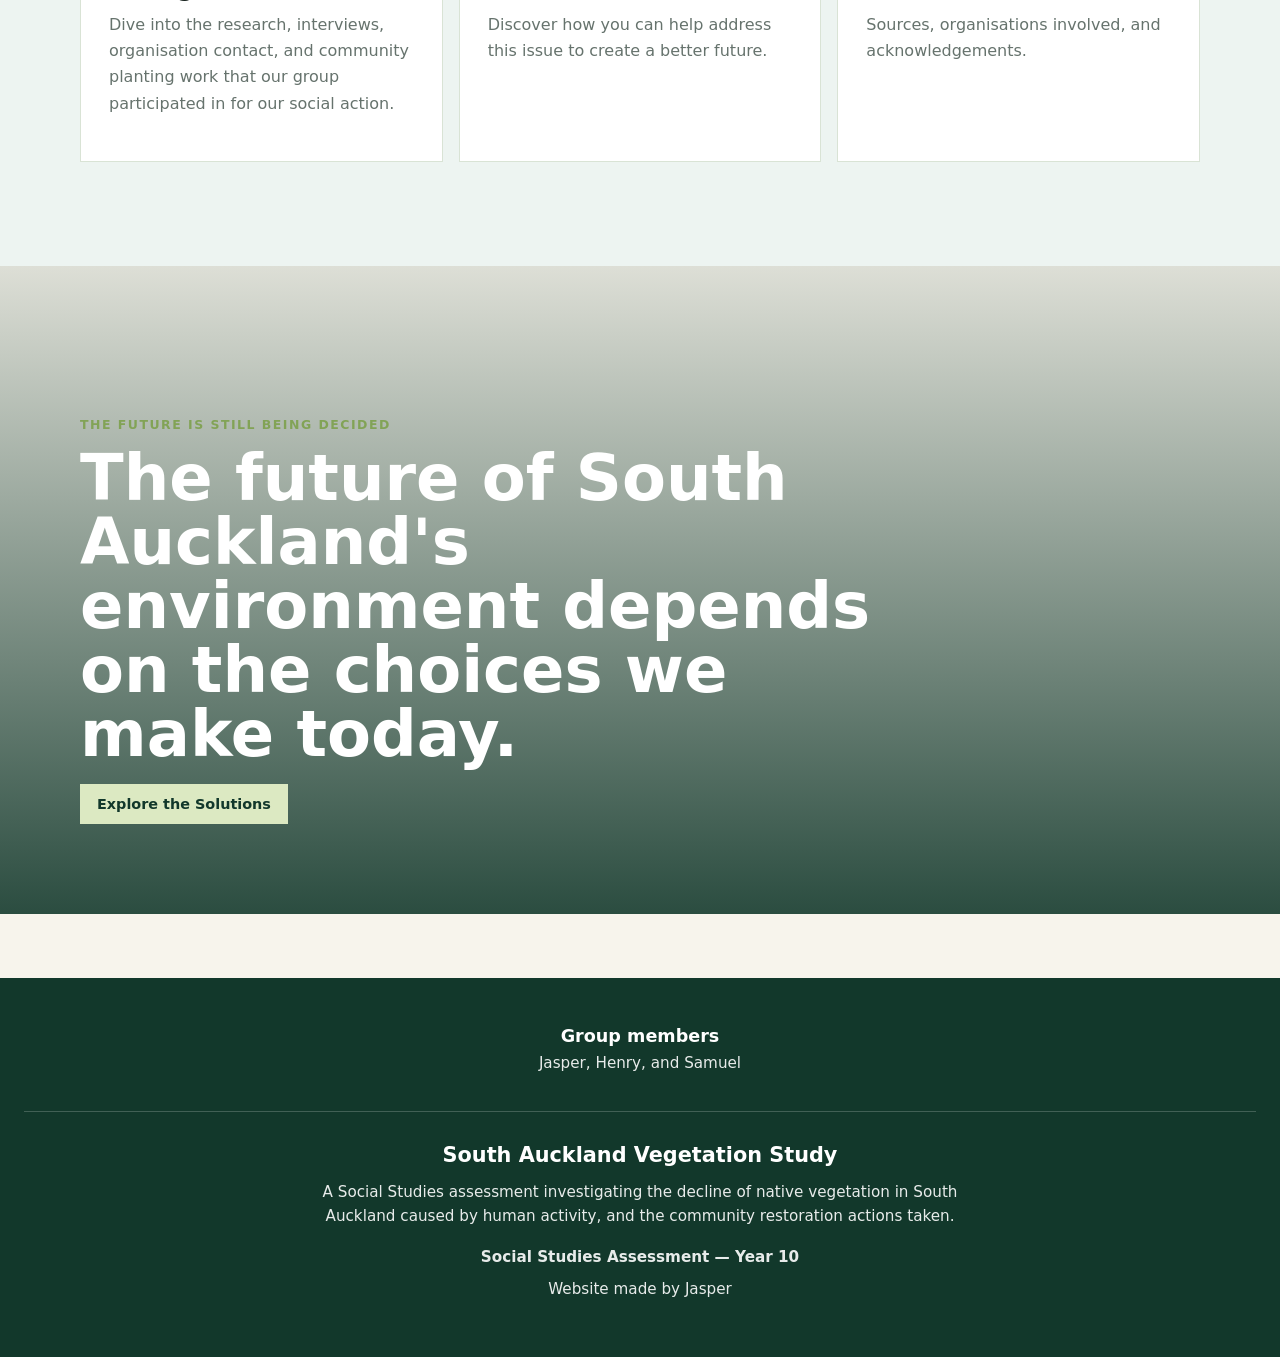
==== commit 3ddc95e1: "New Interactive and Information Edit" ====
--- a/index.html
+++ b/index.html
@@ -1,5 +1,3 @@
-
-
 <!DOCTYPE html>
 <html lang="en">
 
@@ -42,9 +40,9 @@
 
           <h2>The Decline of Vegetation in South Auckland due to Human Activity<h2>
           <p class="subtitle">
-            South Auckland's forests, wetlands, coastal ecosystems, and native
-            habitats are under pressure from urban growth. Explore the evidence,
-            affected places, environmental impacts, and local restoration work.
+            South Auckland's vegetation from forests, wetlands, coastal ecosystems, and native
+            habitats are under pressure from urban growth. Explore the background,
+            affected places, environmental impacts, and local restoration work related to this issue.
           </p>
 
 
@@ -79,27 +77,27 @@
           <a class="topic-card reveal" href="issue.html">
             <span>1</span>
             <h3>The Issue</h3>
-            <p>Human activity, urban expansion, wetland loss, and future population pressure.</p>
+            <p>Explore how human activity through urban expansion and land use contribute to loss of vegetation as well as the future population pressure.</p>
           </a>
           <a class="topic-card reveal" href="why-it-matters.html">
             <span>2</span>
             <h3>Environmental and Social Impacts</h3>
-            <p>Water, erosion, carbon storage, flood risk, wildlife, and human wellbeing.</p>
+            <p>Understand effects of the loss of vegetation on the environment and human wellbeing.</p>
           </a>
           <a class="topic-card reveal" href="where.html">
             <span>3</span>
             <h3>Locations</h3>
-            <p>Drury, Takanini, Papakura, Manukau, Ōtara Creek, Puhinui Reserve, and Manukau Harbour.</p>
+            <p>Visualise which parts of South Auckland this issue is occuring.</p>
           </a>
           <a class="topic-card reveal" href="taking-action.html">
             <span>4</span>
             <h3>Taking Action</h3>
-            <p>Research, expert communication, organisation contact, and community planting work.</p>
+            <p>Dive into the research, interviews, organisation contact, and community planting work that our group participated in for our social action.</p>
           </a>
           <a class="topic-card reveal" href="solutions.html">
             <span>5</span>
-            <h3>Solutions & Get Involved</h3>
-            <p>Native planting, green space protection, urban planning, education, and community involvement.</p>
+            <h3>Solutions</h3>
+            <p>Discover how you can help address this issue to create a better future.</p>
           </a>
           <a class="topic-card reveal" href="references.html">
             <span>6</span>
--- a/styles.css
+++ b/styles.css
@@ -344,34 +344,40 @@
 .page-hero-media {
   position: absolute;
   inset: 0;
-  background-image: url("https://commons.wikimedia.org/wiki/Special:FilePath/Aerial%20view%20of%20Weymouth%20and%20Wattle%20Downs%2C%20Auckland%2C%20under%20cloudy%20sky.jpg");
+  background-image: url("Images/Background/Issue.jpg");
   background-position: center;
   background-size: cover;
   transform: scale(1.03);
 }
 
 .matter-hero .page-hero-media {
-  background-image: url("https://images.unsplash.com/photo-1500534314209-a25ddb2bd429?auto=format&fit=crop&w=1800&q=82");
+  background-image: url("Images/Background/Why it matters.webp");
 }
 
 .where-hero .page-hero-media {
-  background-image: url("https://commons.wikimedia.org/wiki/Special:FilePath/Aerial%20view%20of%20Weymouth%20and%20Wattle%20Downs%2C%20Auckland%2C%20under%20cloudy%20sky.jpg");
+  background-image: url("Images/Background/Where.jpg");
 }
 
 .impacts-hero .page-hero-media,
 .voices-hero .page-hero-media {
-  background-image: url("https://images.unsplash.com/photo-1448375240586-882707db888b?auto=format&fit=crop&w=1800&q=82");
+  background-image: url("Images/Background/Issue.jpg");
 }
 
 .action-hero .page-hero-media,
-.restoration-hero .page-hero-media,
 .help-hero .page-hero-media {
-  background-image: url("https://images.unsplash.com/photo-1464226184884-fa280b87c399?auto=format&fit=crop&w=1800&q=82");
-}
-
-.solutions-hero .page-hero-media,
+  background-image: url("Images/Background/Taking action.jpg");
+}
+
+.restoration-hero .page-hero-media {
+  background-image: url("Images/Background/2 Charles Henry Road.jpg");
+}
+
+.solutions-hero .page-hero-media {
+  background-image: url("Images/Background/Solutions.jpg");
+}
+
 .references-hero .page-hero-media {
-  background-image: url("https://images.unsplash.com/photo-1425913397330-cf8af2ff40a1?auto=format&fit=crop&w=1800&q=82");
+  background-image: url("Images/Background/Sources.jpg");
 }
 
 .page-hero-content {
@@ -829,7 +835,7 @@
 }
 
 .quote-card {
-  padding: clamp(30px, 5vw, 54px);
+  padding: clamp(20px, 4vw, 40px);
   background: var(--forest);
   color: var(--white);
 }
@@ -934,6 +940,7 @@
 
 .restoration {
   background: #e8efe5;
+  padding: 64px max(22px, calc((100vw - 1120px) / 2));
 }
 
 .planting-summary {
@@ -1073,6 +1080,346 @@
   font-size: 0.85rem;
   font-weight: 600;
   line-height: 1.3;
+}
+
+.photo-credit {
+  margin-top: 24px;
+  text-align: center;
+  color: var(--muted);
+  font-size: 0.9rem;
+  font-style: italic;
+}
+
+.timeline-slider-container {
+  max-width: 900px;
+  margin: 0 auto;
+}
+
+.landscape-panel {
+  position: relative;
+  height: 350px;
+  border-radius: 20px;
+  background: #1a4d2e;
+  box-shadow: 0 12px 40px rgba(18, 56, 43, 0.2);
+  overflow: hidden;
+}
+
+.timeline-image {
+  width: 100%;
+  height: 100%;
+  object-fit: cover;
+}
+
+.slider-controls {
+  margin-top: 32px;
+  padding: 32px;
+  border-radius: 16px;
+  background: var(--white);
+  box-shadow: 0 8px 24px rgba(18, 56, 43, 0.1);
+}
+
+.progress-bar {
+  height: 4px;
+  margin-bottom: 24px;
+  border-radius: 2px;
+  background: #e8efe5;
+  overflow: hidden;
+}
+
+.progress-fill {
+  height: 100%;
+  border-radius: 2px;
+  background: linear-gradient(90deg, var(--canopy), var(--moss));
+  transition: width 0.3s ease;
+}
+
+.slider-instruction {
+  margin-bottom: 20px;
+  color: var(--muted);
+  font-size: 0.9rem;
+  text-align: center;
+  font-style: italic;
+}
+
+.timeline-slider {
+  width: 100%;
+  height: 8px;
+  margin-bottom: 28px;
+  -webkit-appearance: none;
+  appearance: none;
+  border-radius: 4px;
+  background: #e8efe5;
+  cursor: pointer;
+}
+
+.timeline-slider::-webkit-slider-thumb {
+  -webkit-appearance: none;
+  appearance: none;
+  width: 24px;
+  height: 24px;
+  border-radius: 50%;
+  background: var(--forest);
+  cursor: pointer;
+  box-shadow: 0 2px 8px rgba(18, 56, 43, 0.3);
+  transition: transform 0.2s ease;
+}
+
+.timeline-slider::-webkit-slider-thumb:hover {
+  transform: scale(1.1);
+}
+
+.timeline-slider::-moz-range-thumb {
+  width: 24px;
+  height: 24px;
+  border-radius: 50%;
+  background: var(--forest);
+  cursor: pointer;
+  border: none;
+  box-shadow: 0 2px 8px rgba(18, 56, 43, 0.3);
+  transition: transform 0.2s ease;
+}
+
+.timeline-slider::-moz-range-thumb:hover {
+  transform: scale(1.1);
+}
+
+.year-info {
+  text-align: center;
+}
+
+.year-display {
+  display: flex;
+  align-items: center;
+  justify-content: center;
+  gap: 16px;
+  margin-bottom: 12px;
+}
+
+.year-label {
+  font-size: 2.5rem;
+  font-weight: 800;
+  color: var(--forest);
+  transition: opacity 0.3s ease;
+}
+
+.year-label.fade-out {
+  opacity: 0;
+}
+
+.vegetation-percent {
+  padding: 6px 16px;
+  border-radius: 20px;
+  background: #d5f3dd;
+  color: var(--forest);
+  font-size: 0.95rem;
+  font-weight: 700;
+  transition: opacity 0.3s ease;
+}
+
+.vegetation-percent.fade-out {
+  opacity: 0;
+}
+
+.year-description {
+  margin: 0;
+  color: var(--muted);
+  font-size: 1.1rem;
+  line-height: 1.6;
+  transition: opacity 0.3s ease;
+}
+
+.year-description.fade-out {
+  opacity: 0;
+}
+
+.cause-impact-explorer {
+  display: grid;
+  grid-template-columns: 280px 1fr;
+  gap: 32px;
+  max-width: 1000px;
+  margin: 0 auto;
+}
+
+.cause-panel {
+  display: flex;
+  flex-direction: column;
+  gap: 12px;
+}
+
+.cause-button {
+  display: flex;
+  align-items: center;
+  gap: 12px;
+  padding: 16px 20px;
+  border: 2px solid #d9e3d5;
+  border-radius: 12px;
+  background: var(--white);
+  color: var(--ink);
+  font-size: 1rem;
+  font-weight: 600;
+  text-align: left;
+  cursor: pointer;
+  transition: all 0.3s ease;
+}
+
+.cause-button:hover {
+  border-color: var(--canopy);
+  background: #f4f8f1;
+  transform: translateX(4px);
+}
+
+.cause-button.active {
+  border-color: var(--canopy);
+  background: linear-gradient(135deg, var(--canopy), var(--moss));
+  color: var(--white);
+}
+
+.cause-icon {
+  font-size: 1.5rem;
+}
+
+.impact-panel {
+  padding: 32px;
+  border-radius: 16px;
+  background: var(--white);
+  box-shadow: 0 8px 24px rgba(18, 56, 43, 0.1);
+}
+
+.impact-content {
+  opacity: 1;
+  transition: opacity 0.4s ease;
+}
+
+.impact-content.fade-out {
+  opacity: 0;
+}
+
+.impact-content h3 {
+  margin-bottom: 16px;
+  color: var(--forest);
+  font-size: 1.8rem;
+}
+
+.impact-content > p {
+  margin-bottom: 24px;
+  color: var(--muted);
+  font-size: 1.1rem;
+  line-height: 1.6;
+}
+
+.impact-section {
+  margin-bottom: 24px;
+}
+
+.impact-section h4 {
+  margin-bottom: 12px;
+  color: var(--canopy);
+  font-size: 0.9rem;
+  font-weight: 700;
+  text-transform: uppercase;
+  letter-spacing: 0.05em;
+}
+
+.impact-section ul {
+  margin: 0;
+  padding-left: 20px;
+  color: var(--muted);
+  font-size: 1rem;
+  line-height: 1.7;
+}
+
+.decline-indicator {
+  margin-top: 28px;
+  padding-top: 24px;
+  border-top: 2px solid #d9e3d5;
+}
+
+.decline-label {
+  display: block;
+  margin-bottom: 8px;
+  color: var(--muted);
+  font-size: 0.85rem;
+  font-weight: 700;
+  text-transform: uppercase;
+  letter-spacing: 0.05em;
+}
+
+.decline-bar {
+  height: 8px;
+  border-radius: 4px;
+  background: #e8efe5;
+  overflow: hidden;
+}
+
+.decline-fill {
+  height: 100%;
+  border-radius: 4px;
+  background: linear-gradient(90deg, var(--canopy), var(--moss));
+  transition: width 0.6s ease;
+}
+
+.statistics-explorer {
+  max-width: 1200px;
+  margin: 0 auto;
+}
+
+.stats-grid {
+  display: grid;
+  grid-template-columns: repeat(4, 1fr);
+  gap: 20px;
+}
+
+.stat-card {
+  padding: 24px;
+  border-radius: 16px;
+  background: var(--white);
+  box-shadow: 0 4px 16px rgba(18, 56, 43, 0.08);
+  cursor: pointer;
+  transition: transform 0.3s ease, box-shadow 0.3s ease;
+}
+
+.stat-card:hover {
+  transform: translateY(-4px);
+  box-shadow: 0 12px 32px rgba(18, 56, 43, 0.15);
+}
+
+.stat-number {
+  display: block;
+  margin-bottom: 12px;
+  font-size: 2.5rem;
+  font-weight: 800;
+  color: var(--canopy);
+  line-height: 1;
+}
+
+.stat-card h3 {
+  margin-bottom: 12px;
+  font-size: 1.1rem;
+  color: var(--forest);
+  line-height: 1.3;
+}
+
+.stat-detail {
+  margin: 0;
+  color: var(--muted);
+  font-size: 0.9rem;
+  line-height: 1.5;
+  opacity: 0.8;
+  transition: opacity 0.3s ease;
+}
+
+.stat-card:hover .stat-detail {
+  opacity: 1;
+}
+
+.stat-card.active {
+  border: 2px solid var(--canopy);
+  transform: translateY(-4px);
+  box-shadow: 0 12px 32px rgba(18, 56, 43, 0.15);
+}
+
+.stat-card.active .stat-detail {
+  opacity: 1;
 }
 
 .before-after-container {
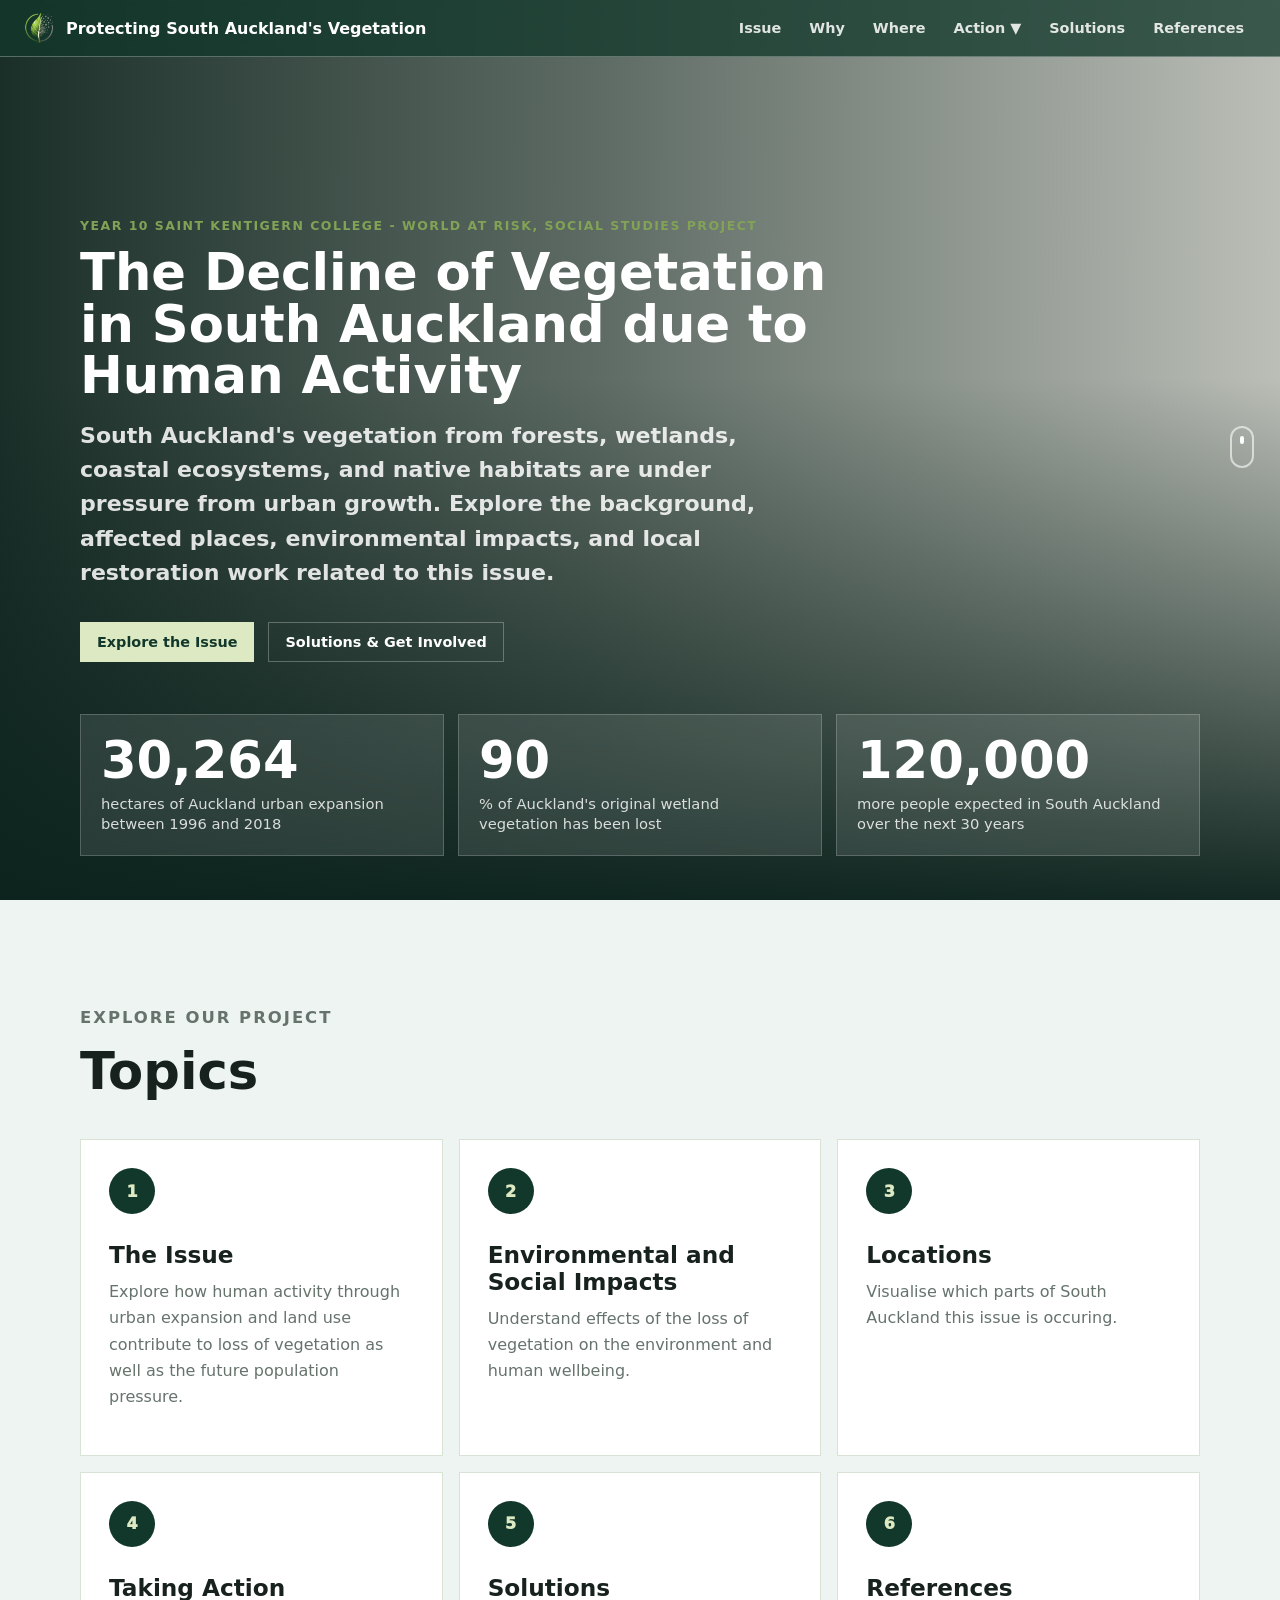
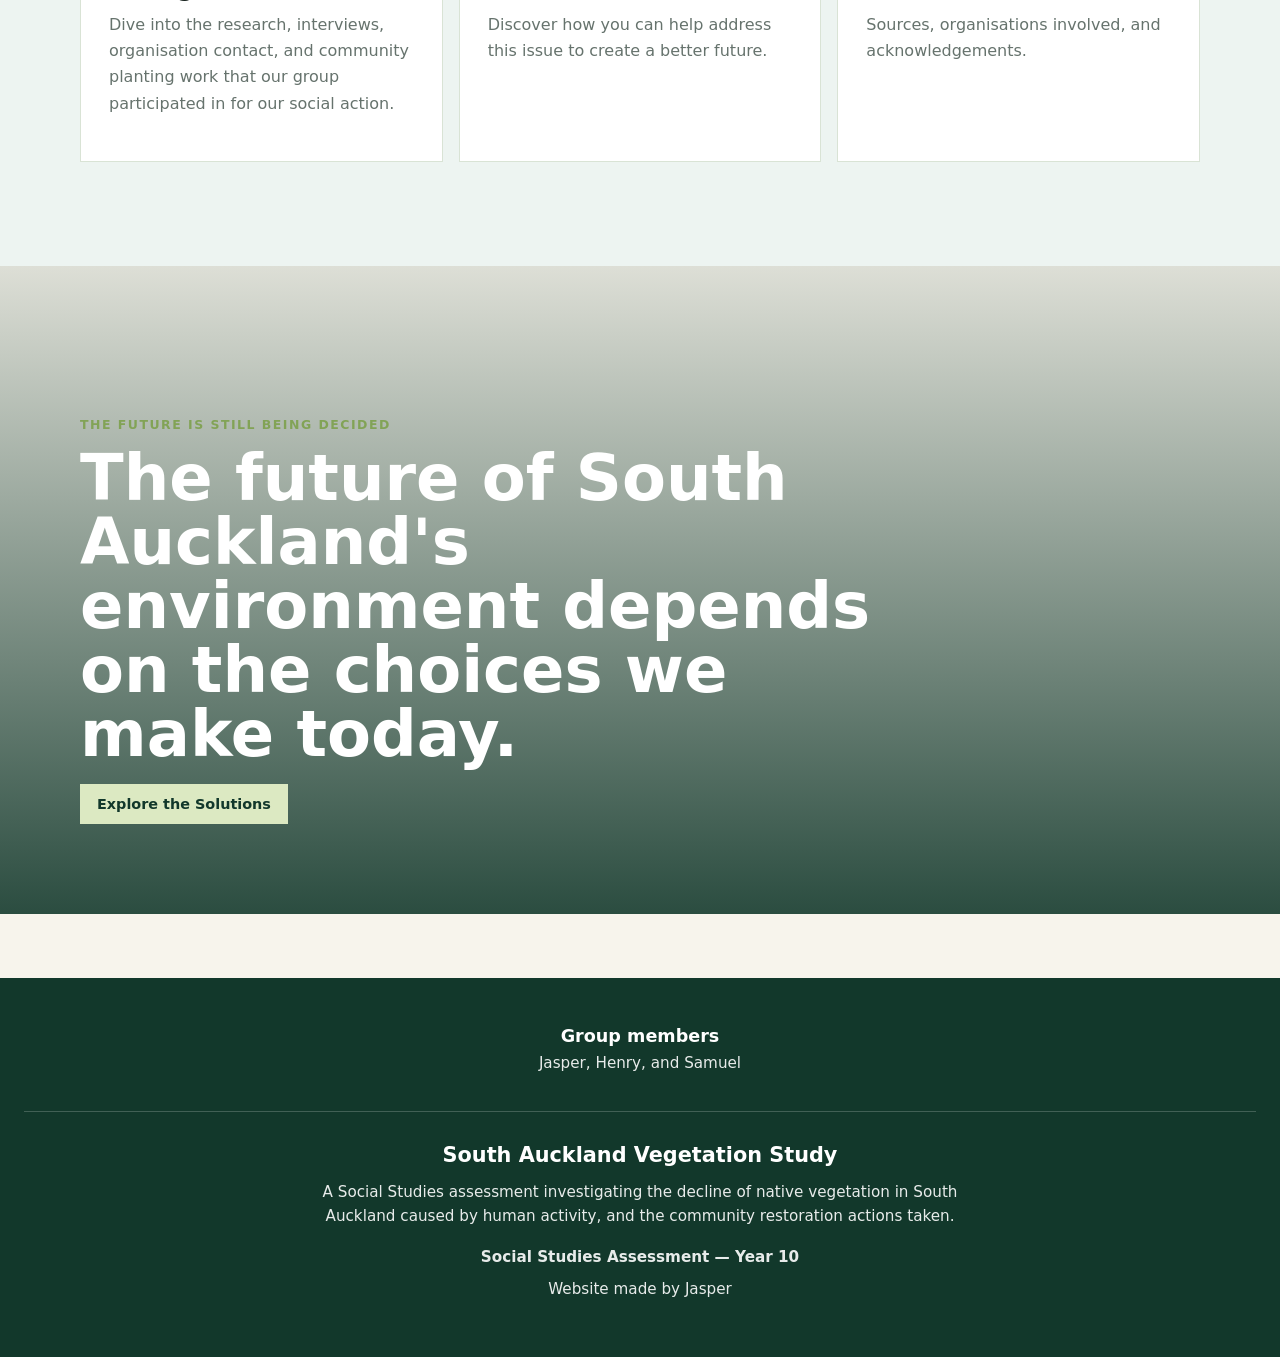
==== commit 5f578d95: "Header and Icon" ====
--- a/index.html
+++ b/index.html
@@ -8,29 +8,9 @@
     <meta name="viewport" content="width=device-width, initial-scale=1.0" />
     <title>Protecting South Auckland's Vegetation</title>
     <link rel="stylesheet" href="styles.css" />
+    <link rel="icon" href="Images/Icon.png" type="image/png" />
   </head>
   <body>
-    <header class="site-header" aria-label="Main navigation">
-      <a class="brand" href="index.html">
-        <span class="brand-mark" aria-hidden="true"></span>
-        <span>Protecting South Auckland's Vegetation</span>
-      </a>
-      <nav>
-        <a href="issue.html">Issue</a>
-        <a href="why-it-matters.html">Why</a>
-        <a href="where.html">Where</a>
-        <div class="nav-dropdown">
-          <a href="taking-action.html" class="dropdown-toggle">Action ▼</a>
-          <div class="dropdown-menu">
-            <a href="taking-action.html">Taking Action</a>
-            <a href="community-restoration.html">2 Charles Henry Road Restoration</a>
-          </div>
-        </div>
-        <a href="solutions.html">Solutions</a>
-        <a href="references.html">References</a>
-      </nav>
-    </header>
-
     <main>
       <section class="hero">
         <div class="hero-media" role="img" aria-label="Aerial view of South Auckland coastline, housing, and green spaces"></div>
--- a/styles.css
+++ b/styles.css
@@ -74,6 +74,12 @@
     conic-gradient(from 120deg, var(--moss), var(--canopy), var(--water), var(--moss));
 }
 
+.brand-icon {
+  width: 32px;
+  height: 32px;
+  border-radius: 6px;
+}
+
 nav {
   display: flex;
   gap: 4px;
@@ -1043,7 +1049,7 @@
 
 .species-card-grid {
   display: grid;
-  grid-template-columns: repeat(3, 1fr);
+  grid-template-columns: repeat(4, 1fr);
   gap: 22px;
 }
 
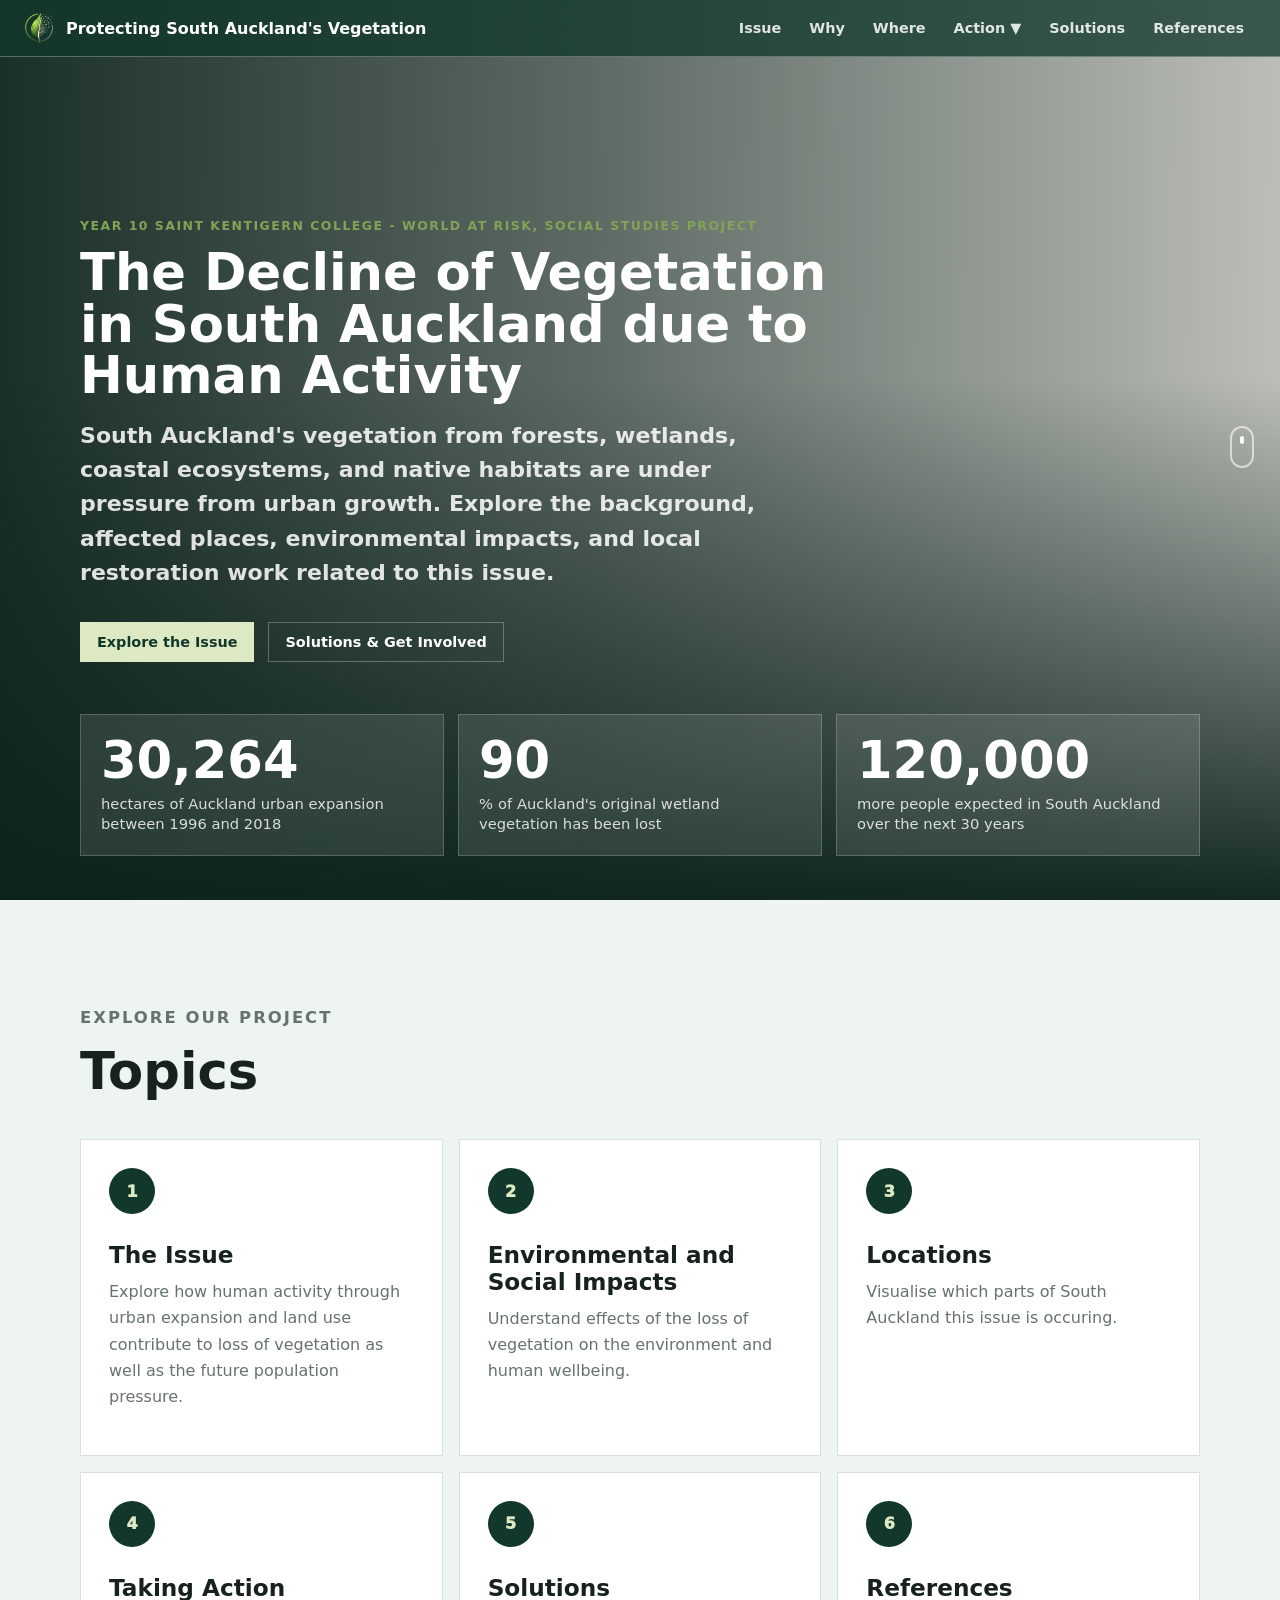
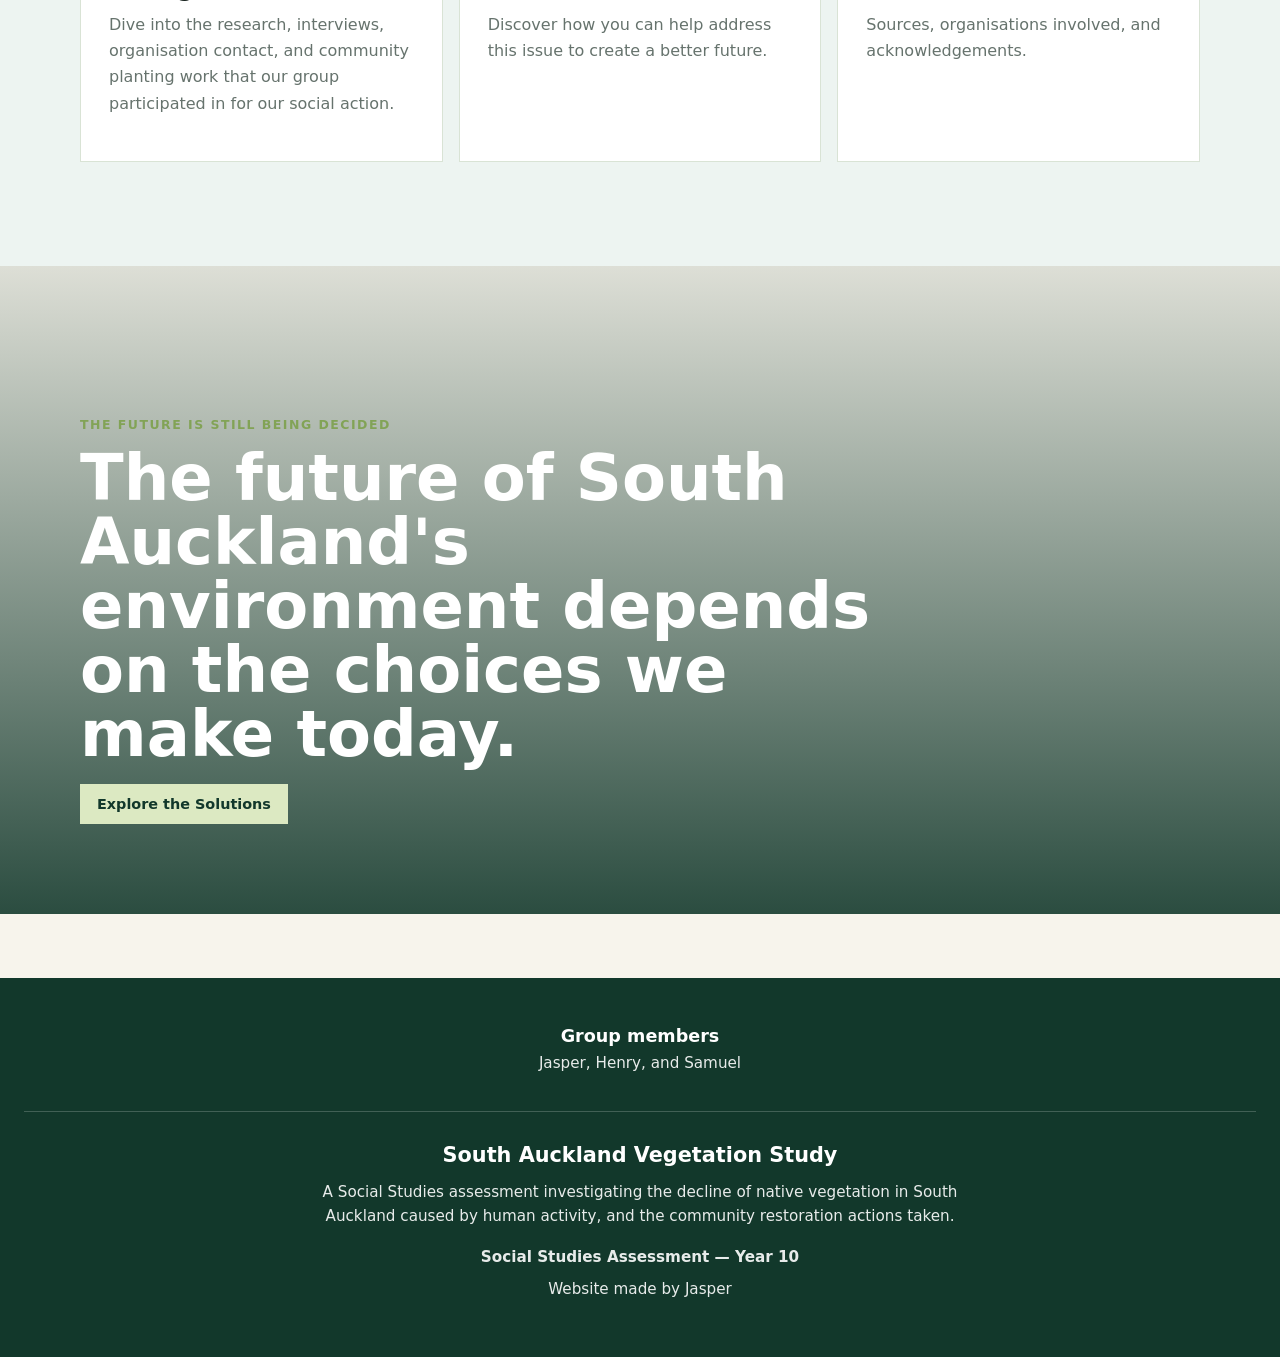
==== commit f5c30ff4: "Edit images Blurred faces Smaller image size" ====
--- a/index.html
+++ b/index.html
@@ -37,8 +37,9 @@
             <span>hectares of Auckland urban expansion between 1996 and 2018</span>
           </article>
           <article>
-            <strong data-count="90">0</strong>
-            <span>% of Auckland's original wetland vegetation has been lost</span>
+            <strong data-count="90"></strong>
+            <span>%</span>
+            <span>of Auckland's original wetland vegetation has been lost</span>
           </article>
           <article>
             <strong data-count="120000">0</strong>
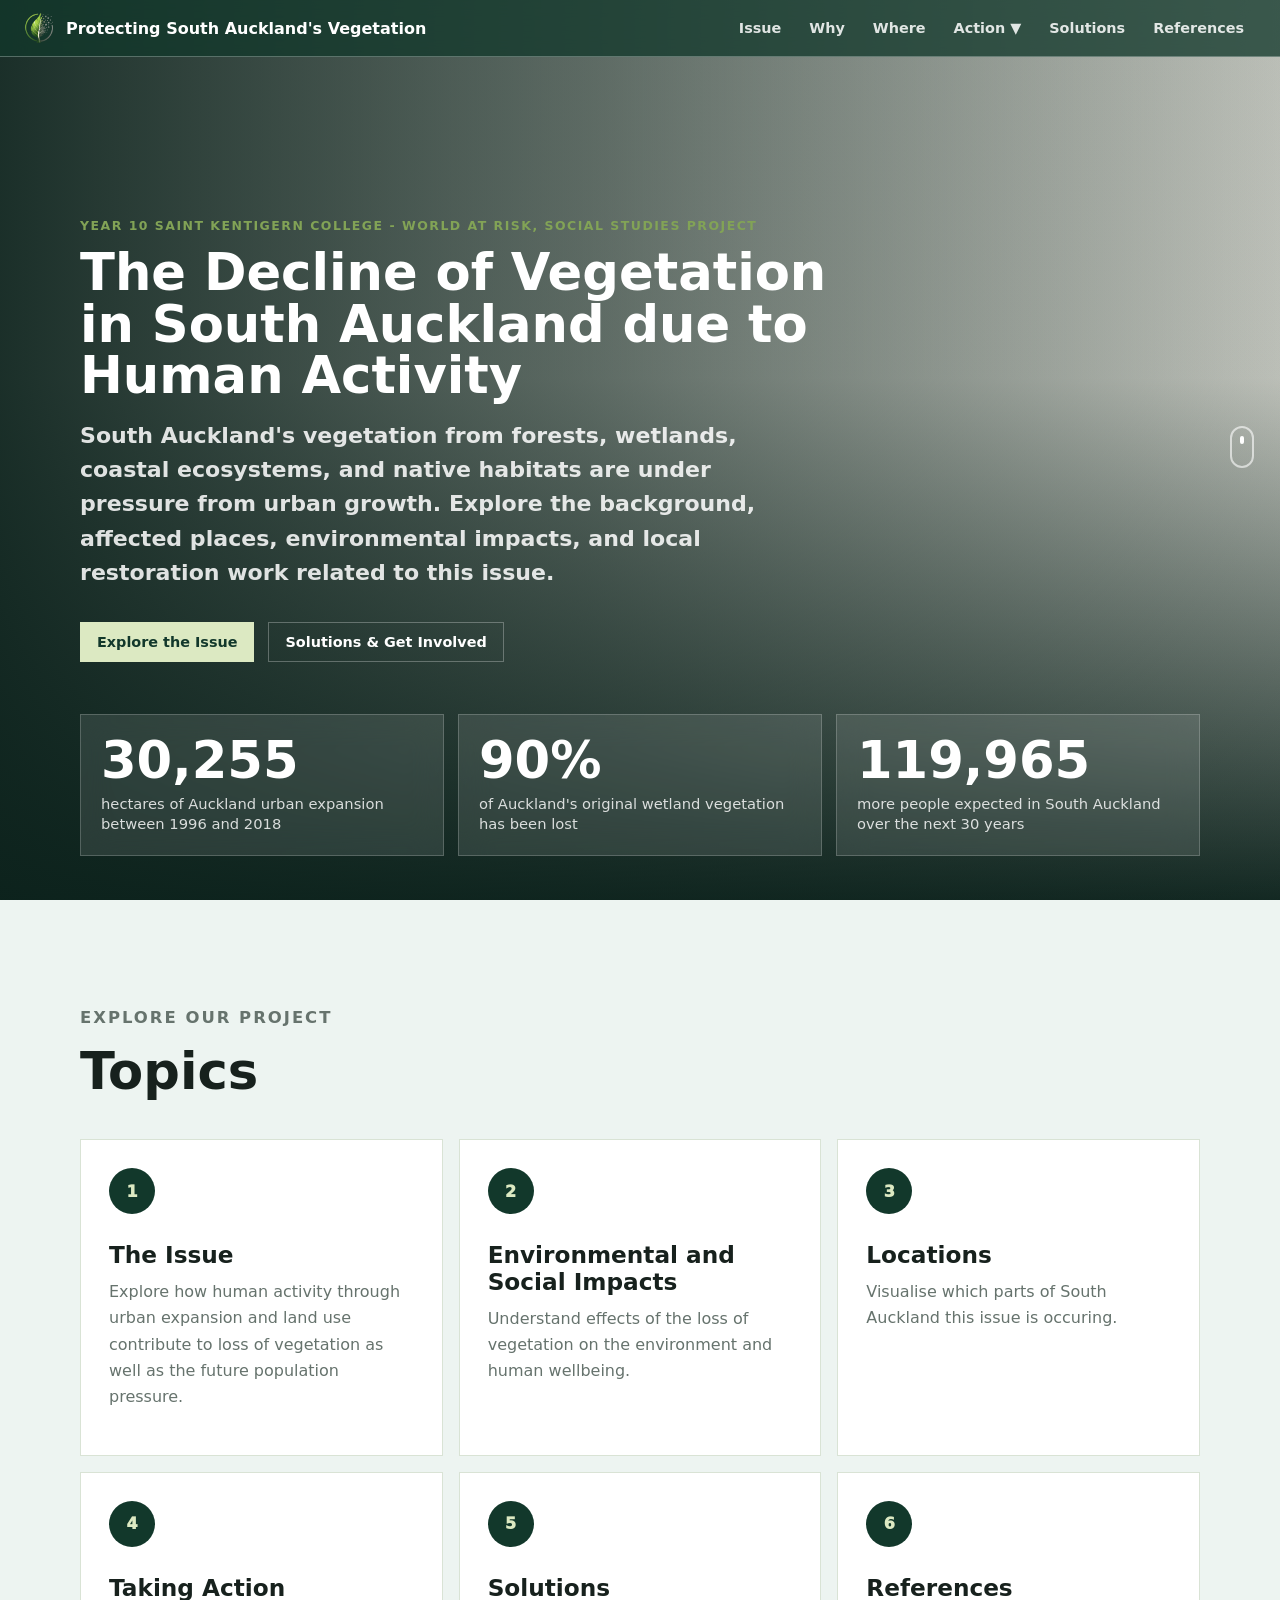
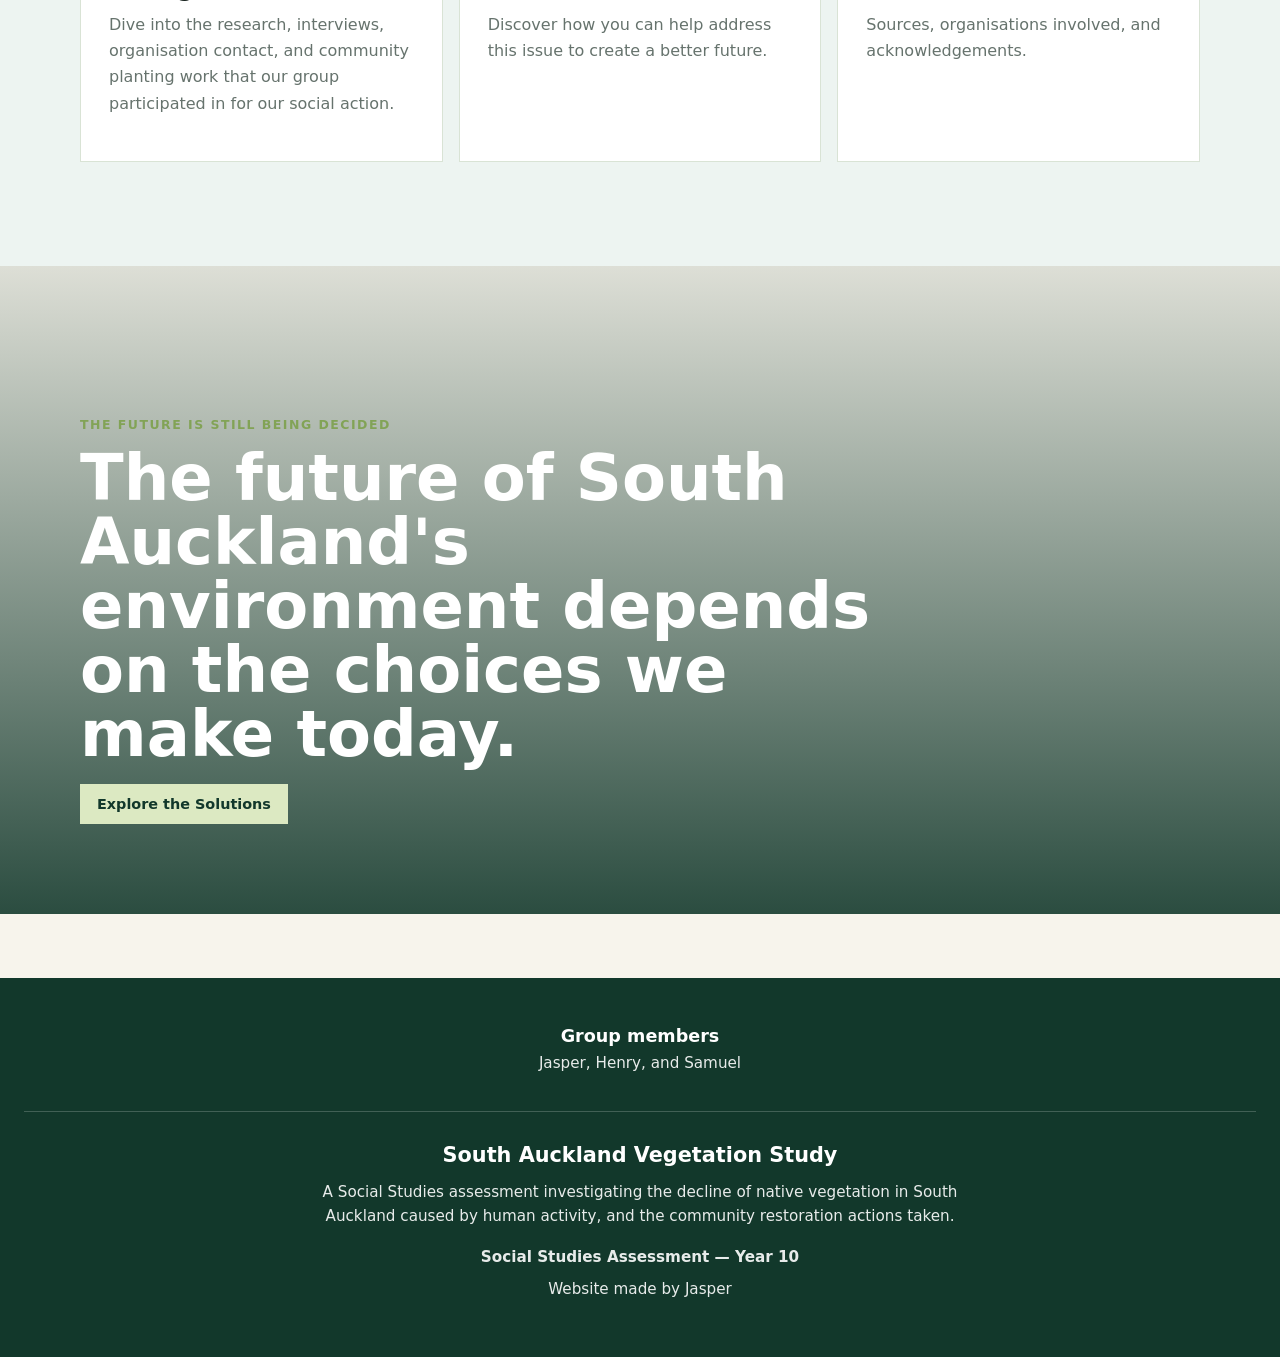
==== commit ee23edd6: "Slight edit Made the 90% on the same line" ====
--- a/index.html
+++ b/index.html
@@ -37,8 +37,7 @@
             <span>hectares of Auckland urban expansion between 1996 and 2018</span>
           </article>
           <article>
-            <strong data-count="90"></strong>
-            <span>%</span>
+            <strong data-count="90">0%</strong>
             <span>of Auckland's original wetland vegetation has been lost</span>
           </article>
           <article>
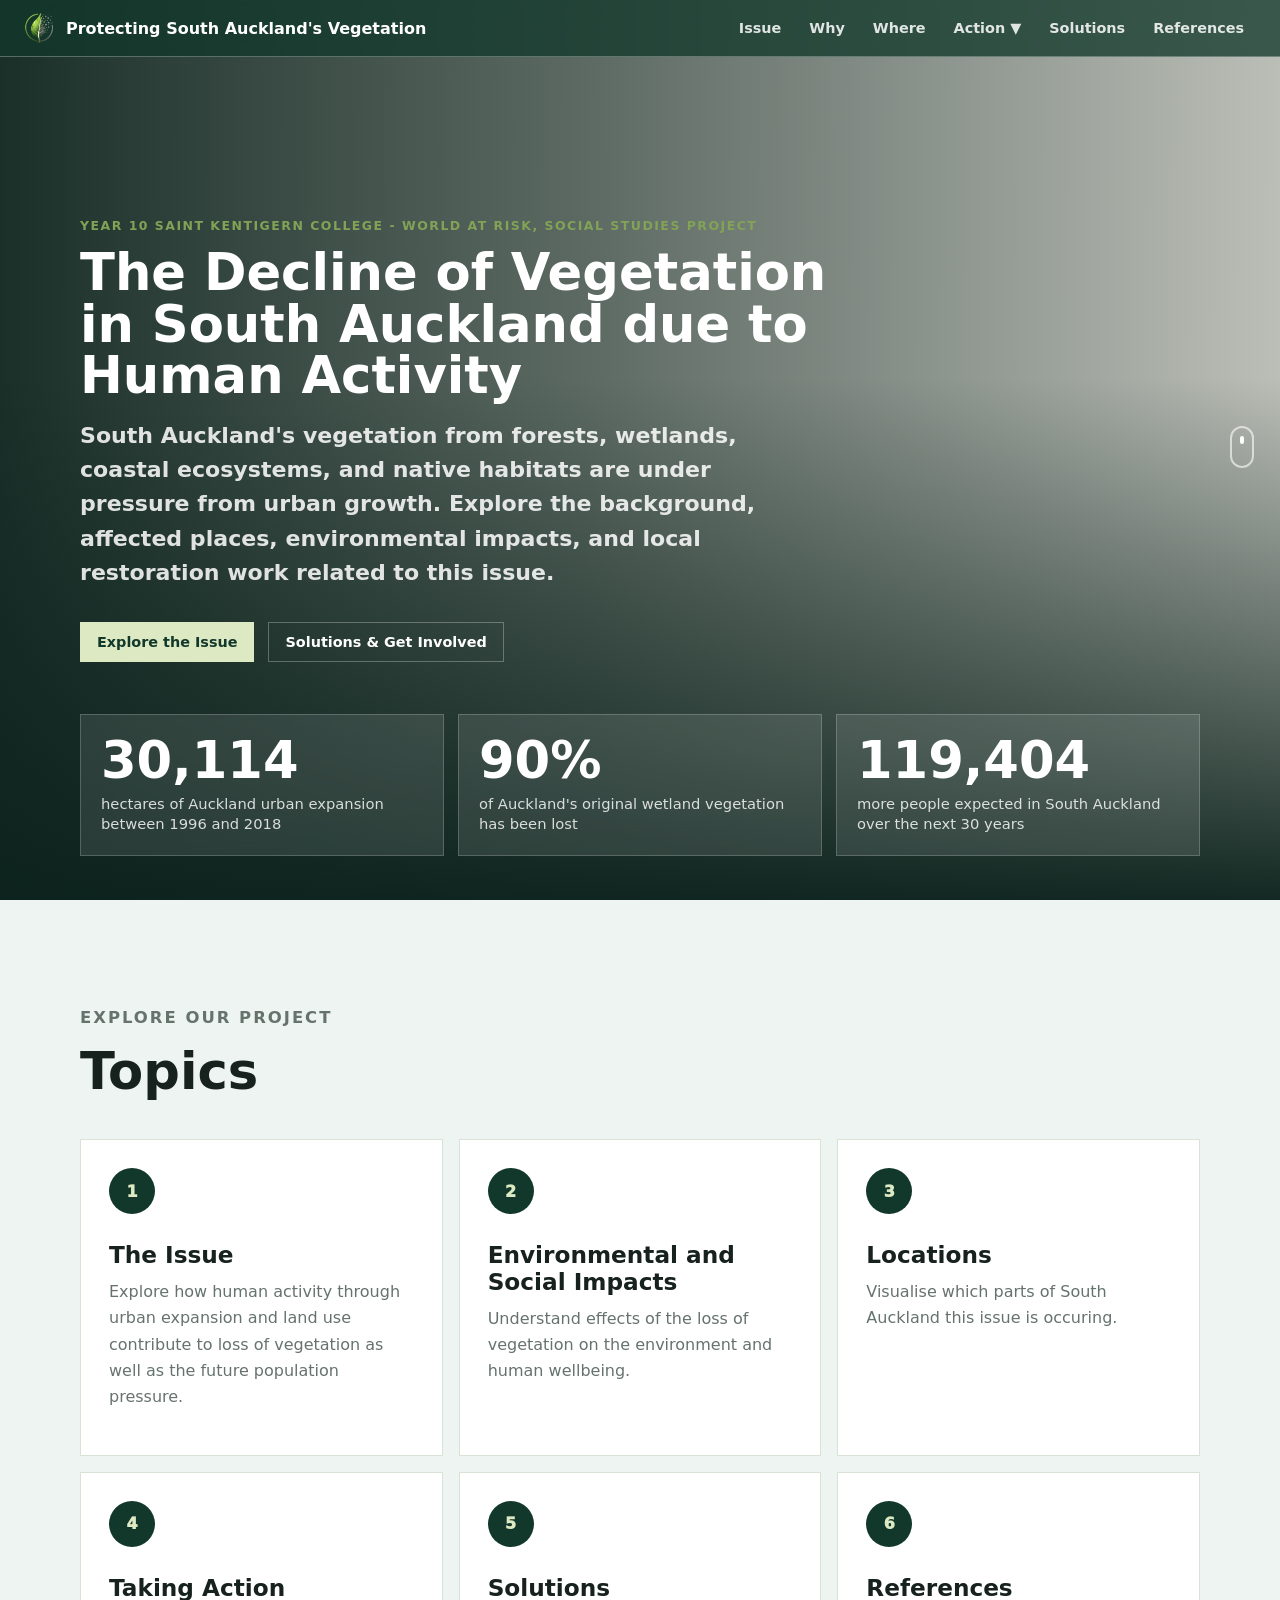
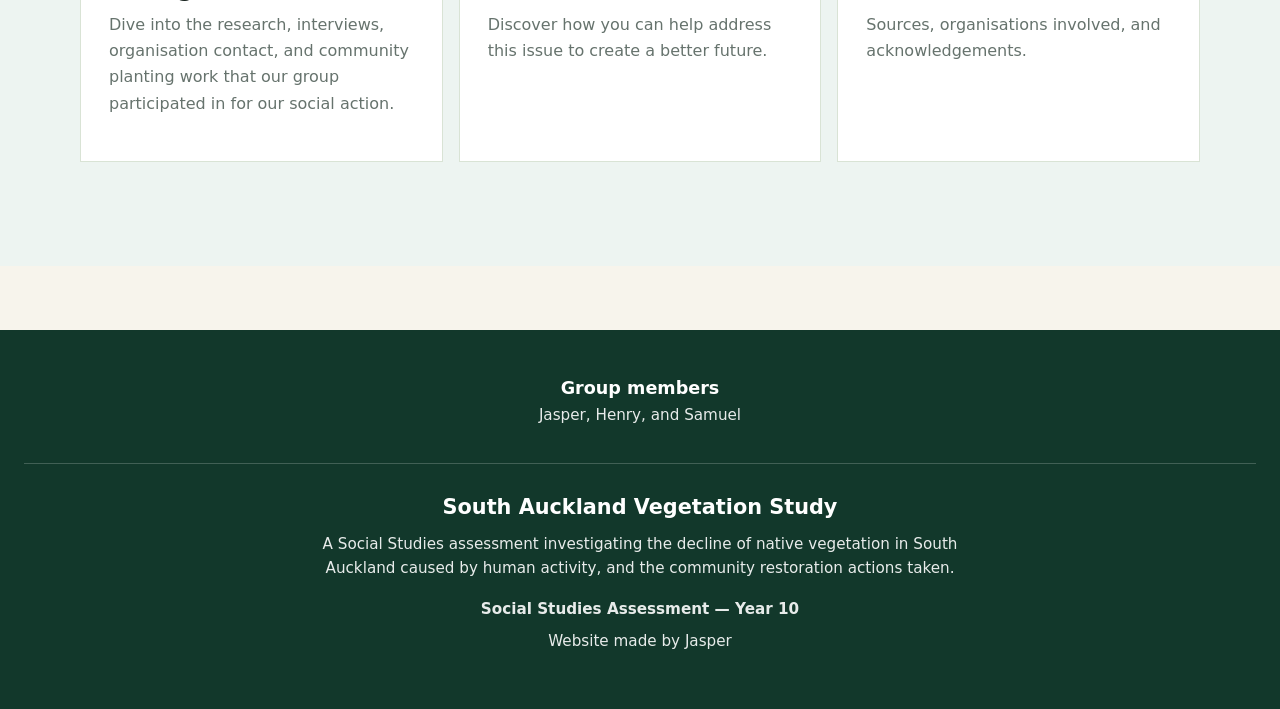
==== commit 9b7ba3df: "Work for Phone" ====
--- a/index.html
+++ b/index.html
@@ -24,7 +24,6 @@
             habitats are under pressure from urban growth. Explore the background,
             affected places, environmental impacts, and local restoration work related to this issue.
           </p>
-
 
           <div class="hero-actions">
             <a class="button primary" href="issue.html">Explore the Issue</a>
@@ -86,14 +85,6 @@
           </a>
         </div>
       </section>
-
-      <section class="final-cta">
-        <div class="final-content reveal">
-          <p class="kicker">The future is still being decided</p>
-          <h2>The future of South Auckland's environment depends on the choices we make today.</h2>
-          <a class="button primary" href="solutions.html">Explore the Solutions</a>
-        </div>
-      </section>
     </main>
 
     <script src="script.js"></script>
--- a/styles.css
+++ b/styles.css
@@ -80,6 +80,112 @@
   border-radius: 6px;
 }
 
+.mobile-menu-toggle {
+  display: none;
+  position: relative;
+  width: 30px;
+  height: 24px;
+  background: transparent;
+  border: none;
+  cursor: pointer;
+  padding: 0;
+}
+
+.mobile-menu-toggle span {
+  position: absolute;
+  width: 30px;
+  height: 3px;
+  background: var(--white);
+  border-radius: 3px;
+  transition: all 0.3s ease;
+  left: 0;
+}
+
+.mobile-menu-toggle span:nth-child(1) {
+  top: 0;
+}
+
+.mobile-menu-toggle span:nth-child(2) {
+  top: 10.5px;
+}
+
+.mobile-menu-toggle span:nth-child(3) {
+  top: 21px;
+}
+
+.mobile-menu-toggle.active span:nth-child(1) {
+  transform: rotate(45deg);
+  top: 10.5px;
+}
+
+.mobile-menu-toggle.active span:nth-child(2) {
+  opacity: 0;
+}
+
+.mobile-menu-toggle.active span:nth-child(3) {
+  transform: rotate(-45deg);
+  top: 10.5px;
+}
+
+.desktop-nav {
+  display: flex;
+}
+
+.mobile-nav {
+  display: none;
+  position: absolute;
+  top: 100%;
+  left: 0;
+  right: 0;
+  background: rgba(18, 56, 43, 0.95);
+  backdrop-filter: blur(18px);
+  flex-direction: column;
+  padding: 20px;
+  border-bottom: 1px solid rgba(255, 255, 255, 0.28);
+}
+
+.mobile-nav.active {
+  display: flex;
+}
+
+.mobile-nav a {
+  padding: 15px 0;
+  color: var(--white);
+  text-decoration: none;
+  font-weight: 700;
+  font-size: 1rem;
+  border-bottom: 1px solid rgba(255, 255, 255, 0.1);
+}
+
+.mobile-nav a:last-child {
+  border-bottom: none;
+}
+
+.mobile-dropdown {
+  display: flex;
+  flex-direction: column;
+}
+
+.mobile-dropdown-toggle {
+  cursor: pointer;
+}
+
+.mobile-dropdown-menu {
+  display: none;
+  flex-direction: column;
+  padding-left: 20px;
+  background: rgba(0, 0, 0, 0.2);
+}
+
+.mobile-dropdown-menu.active {
+  display: flex;
+}
+
+.mobile-dropdown-menu a {
+  font-size: 0.9rem;
+  padding: 12px 0;
+}
+
 nav {
   display: flex;
   gap: 4px;
@@ -1758,19 +1864,23 @@
 
 @media (max-width: 960px) {
   .site-header {
-    top: 10px;
-  }
-
-  nav {
+    top: 0;
+  }
+
+  .mobile-menu-toggle {
+    display: flex;
+  }
+
+  .desktop-nav {
     display: none;
   }
 
   .hero {
-    min-height: 980px;
+    min-height: 1100px;
   }
 
   .hero-content {
-    padding-bottom: 360px;
+    padding-bottom: 500px;
   }
 
   .hero-actions,
@@ -1791,8 +1901,70 @@
 
   .hero-stats {
     right: 22px;
-    bottom: 28px;
+    bottom: 120px;
     left: 22px;
+  }
+
+  .scroll-cue {
+    bottom: 20px;
+  }
+
+  .stats-grid {
+    grid-template-columns: repeat(2, 1fr);
+    gap: 12px;
+  }
+
+  .stat-number {
+    font-size: 2rem;
+  }
+
+  .stat-card h3 {
+    font-size: 1rem;
+  }
+
+  .stat-detail {
+    font-size: 0.85rem;
+  }
+
+  .stat-card:nth-child(n+7) {
+    display: none;
+  }
+
+  .cause-impact-explorer {
+    grid-template-columns: 1fr;
+  }
+
+  .cause-panel {
+    display: grid;
+    grid-template-columns: repeat(2, 1fr);
+    gap: 12px;
+  }
+
+  .reference-list {
+    grid-template-columns: 1fr;
+  }
+
+  .reference-list a,
+  .reference-list span {
+    padding: 12px 14px;
+    font-size: 0.85rem;
+    word-break: break-word;
+  }
+
+  .interview-section {
+    flex-direction: column;
+  }
+
+  .interview-tabs {
+    display: grid !important;
+    grid-template-columns: repeat(2, 1fr) !important;
+    gap: 8px !important;
+    width: 100% !important;
+  }
+
+  .interview-tab {
+    padding: 12px 16px;
+    font-size: 0.9rem;
   }
 
   .story-band {
@@ -1809,7 +1981,14 @@
 }
 
 @media (max-width: 620px) {
-.brand span:last-child {
+  .interview-tabs {
+    display: grid !important;
+    grid-template-columns: repeat(2, 1fr) !important;
+    gap: 8px !important;
+    width: 100% !important;
+  }
+
+  .brand span:last-child {
     max-width: 250px;
     overflow: hidden;
     text-overflow: ellipsis;
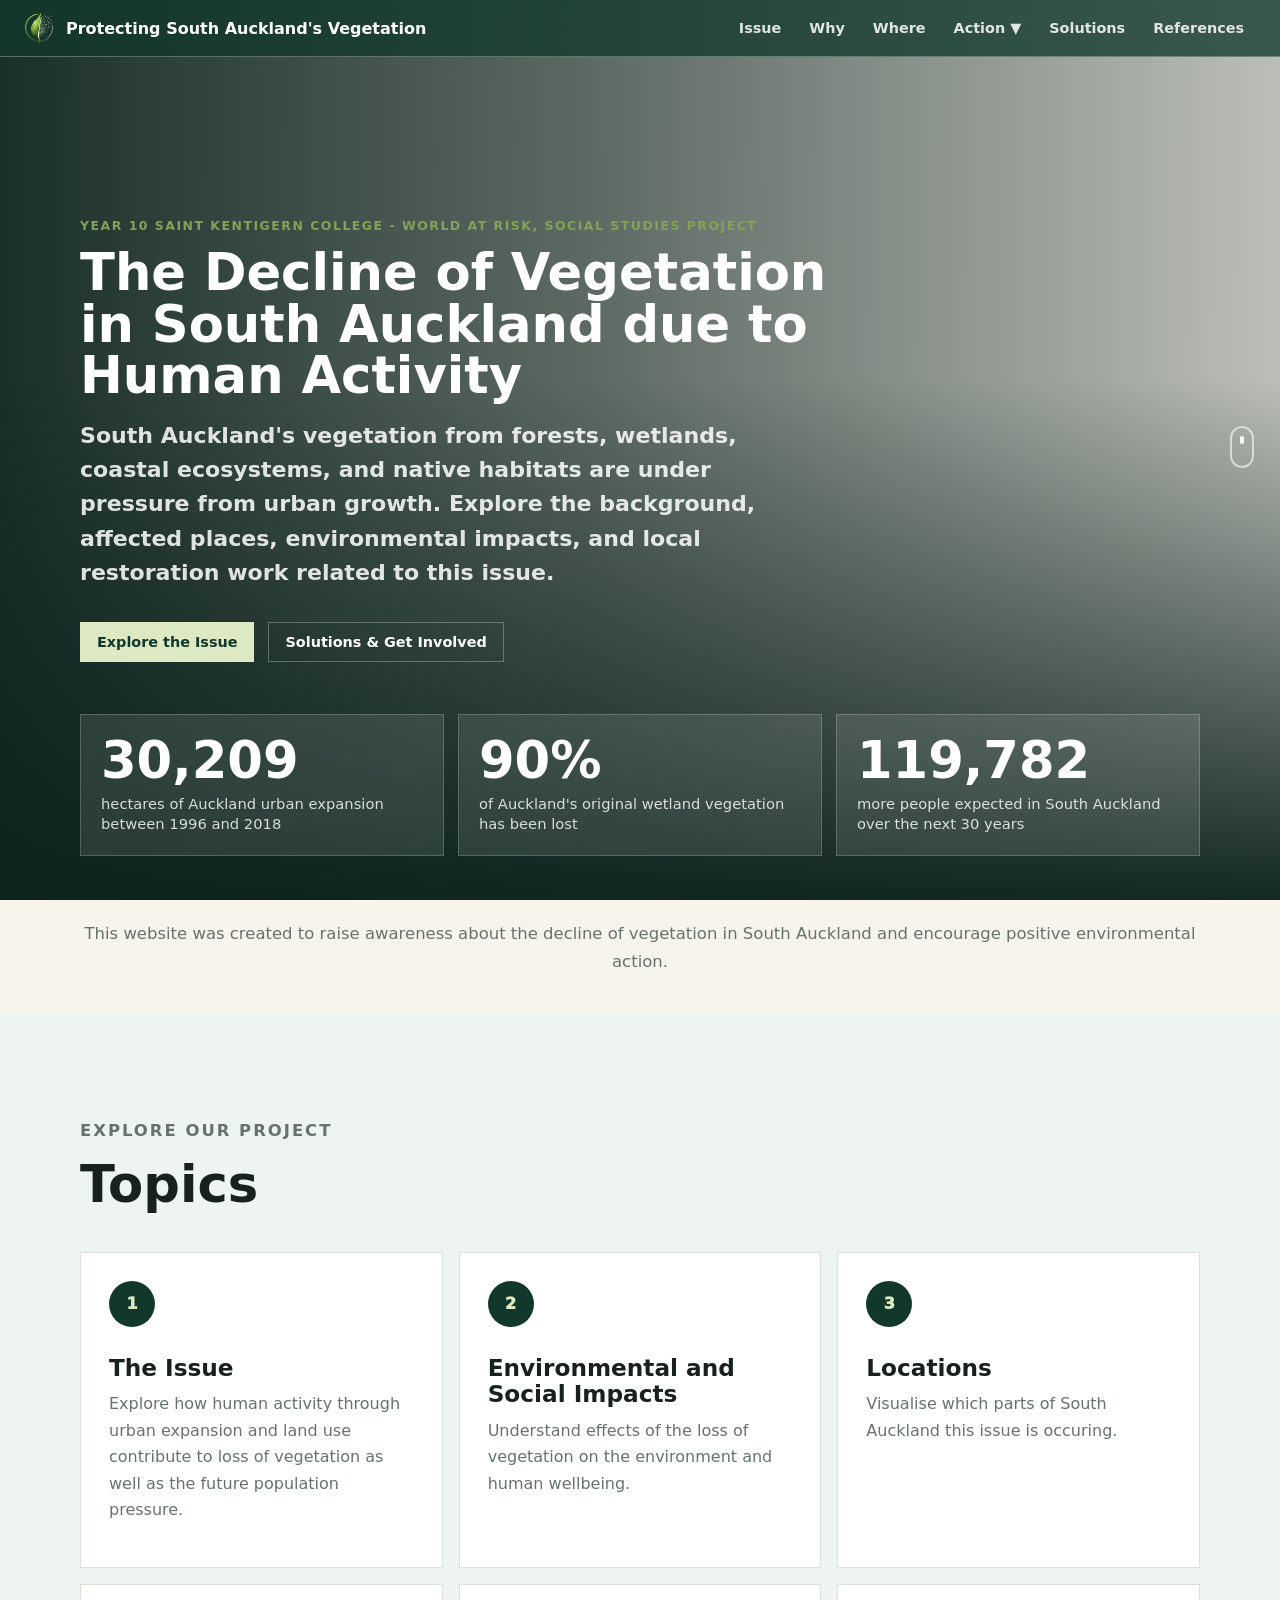
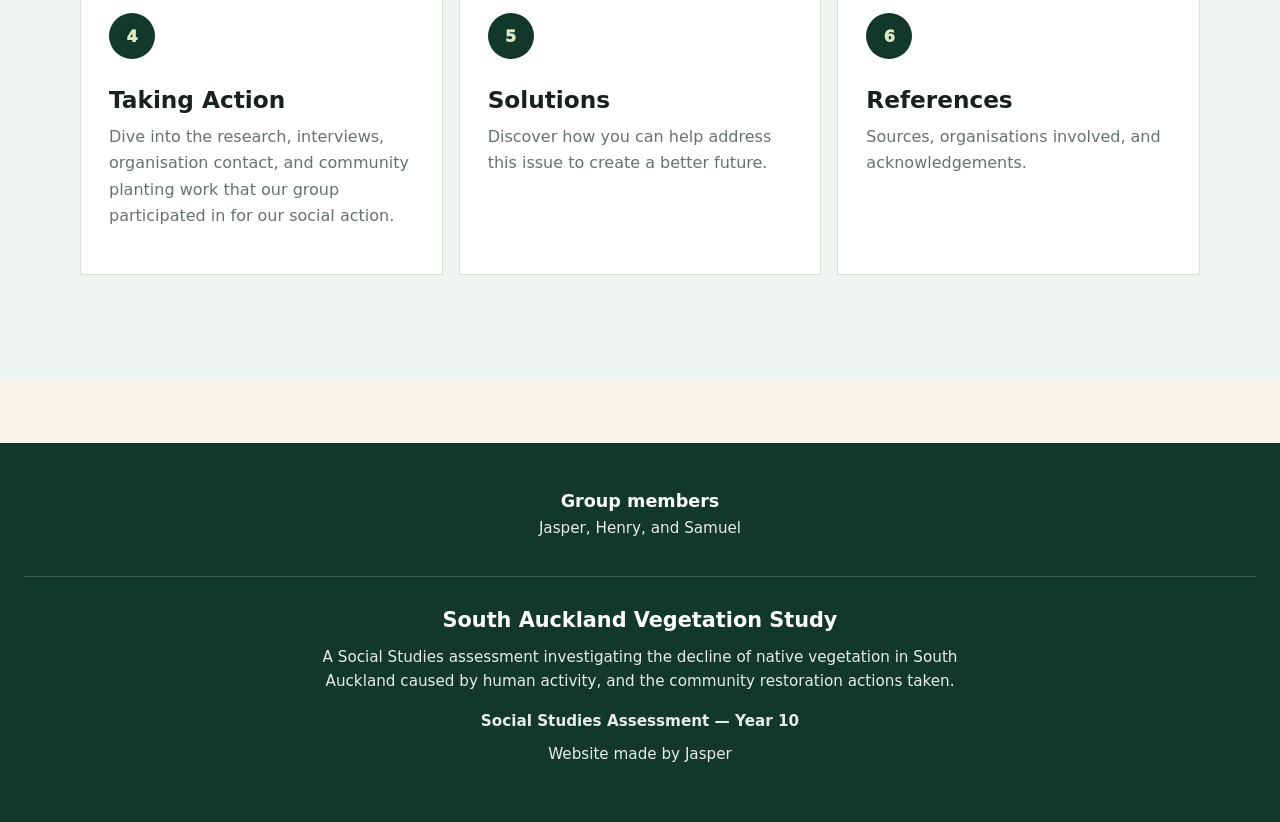
==== commit 31336cf9: "Added Ambury Park Images" ====
--- a/index.html
+++ b/index.html
@@ -47,6 +47,12 @@
         <a class="scroll-cue" href="#topics" aria-label="Scroll to topic menu"></a>
       </section>
 
+      <section class="section compact">
+        <div class="section-heading centered reveal full-width">
+          <p>This website was created to raise awareness about the decline of vegetation in South Auckland and encourage positive environmental action.</p>
+        </div>
+      </section>
+
       <section id="topics" class="section topic-menu">
         <div class="section-heading reveal">
           <p class="kicker">Explore our project</p>
--- a/styles.css
+++ b/styles.css
@@ -686,6 +686,18 @@
   margin-bottom: 42px;
 }
 
+.section-heading.full-width {
+  width: min(1200px, 100%);
+}
+
+.section.compact {
+  padding: 20px max(22px, calc((100vw - 1120px) / 2));
+}
+
+.section.compact .section-heading {
+  margin-bottom: 10px;
+}
+
 .map-layout {
   display: grid;
   grid-template-columns: minmax(0, 1.25fr) minmax(300px, 0.75fr);
@@ -1155,7 +1167,7 @@
 
 .species-card-grid {
   display: grid;
-  grid-template-columns: repeat(4, 1fr);
+  grid-template-columns: repeat(3, 1fr);
   gap: 22px;
 }
 
